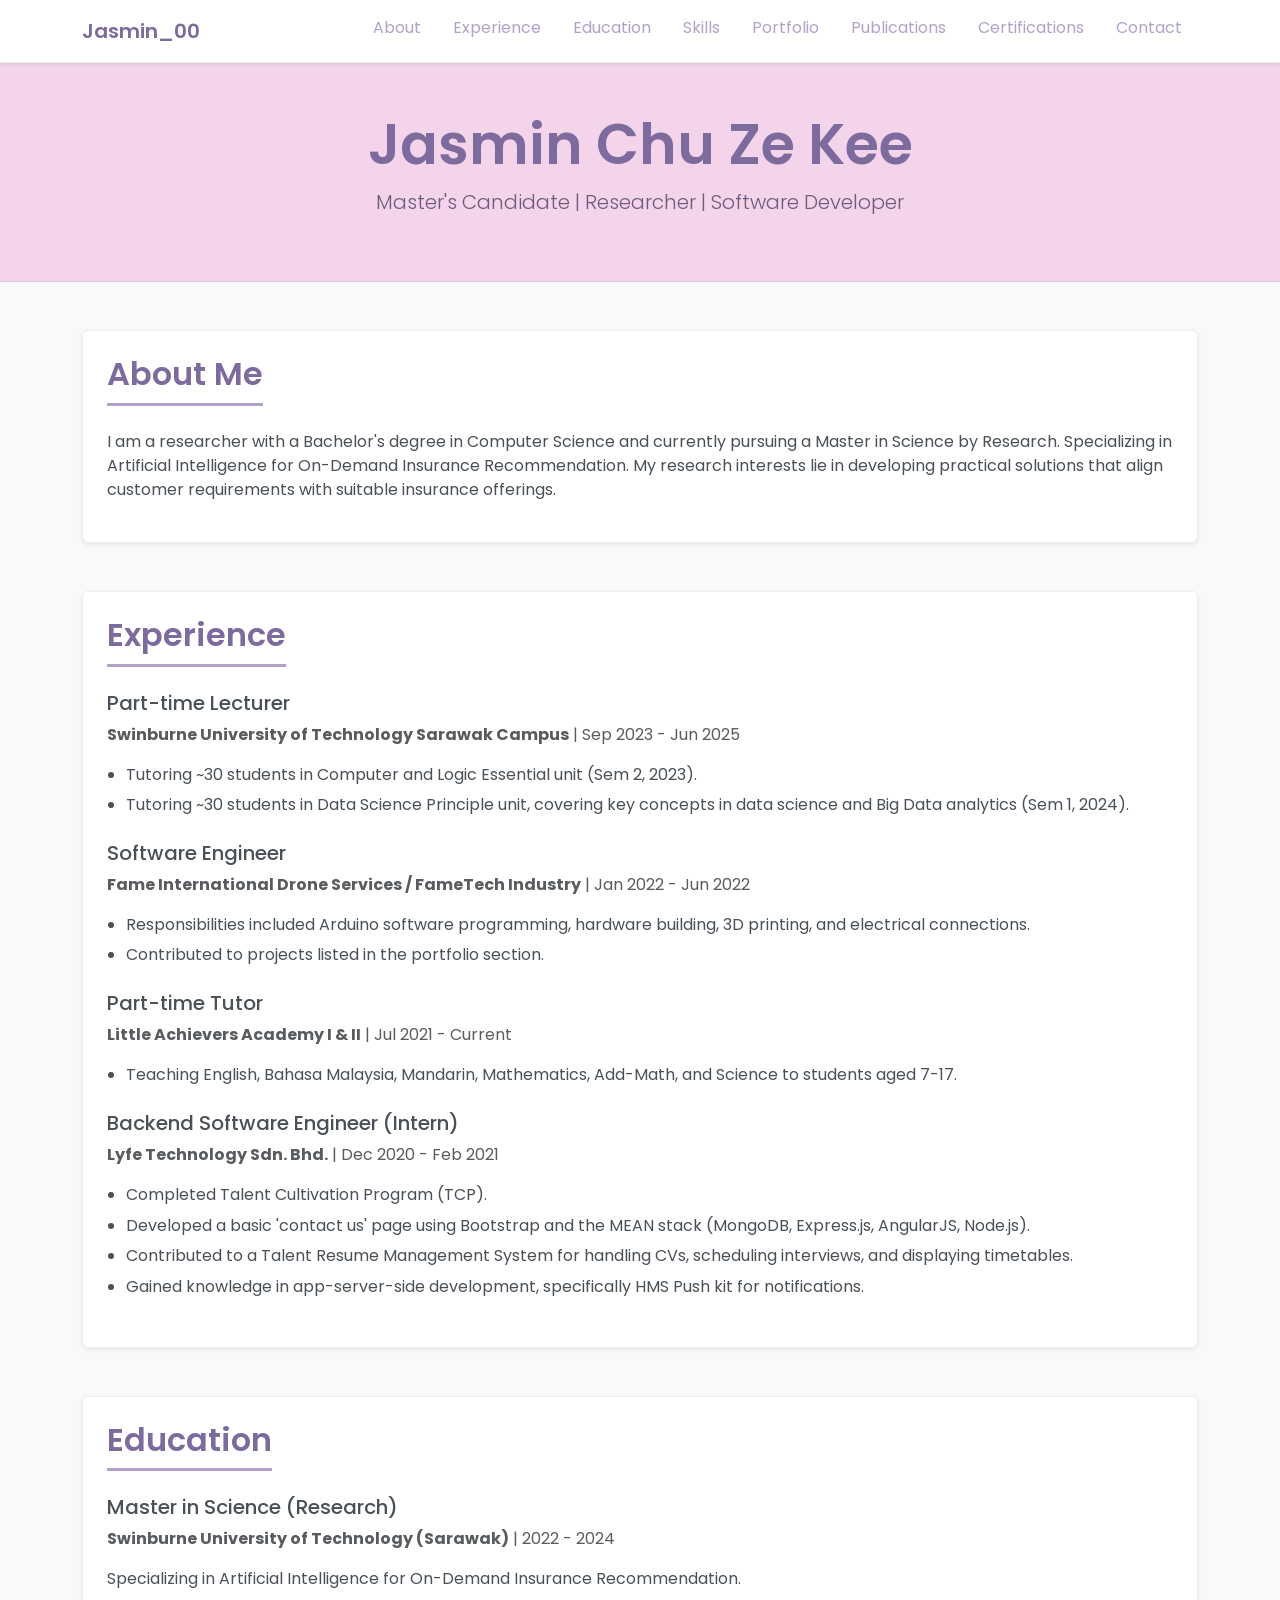
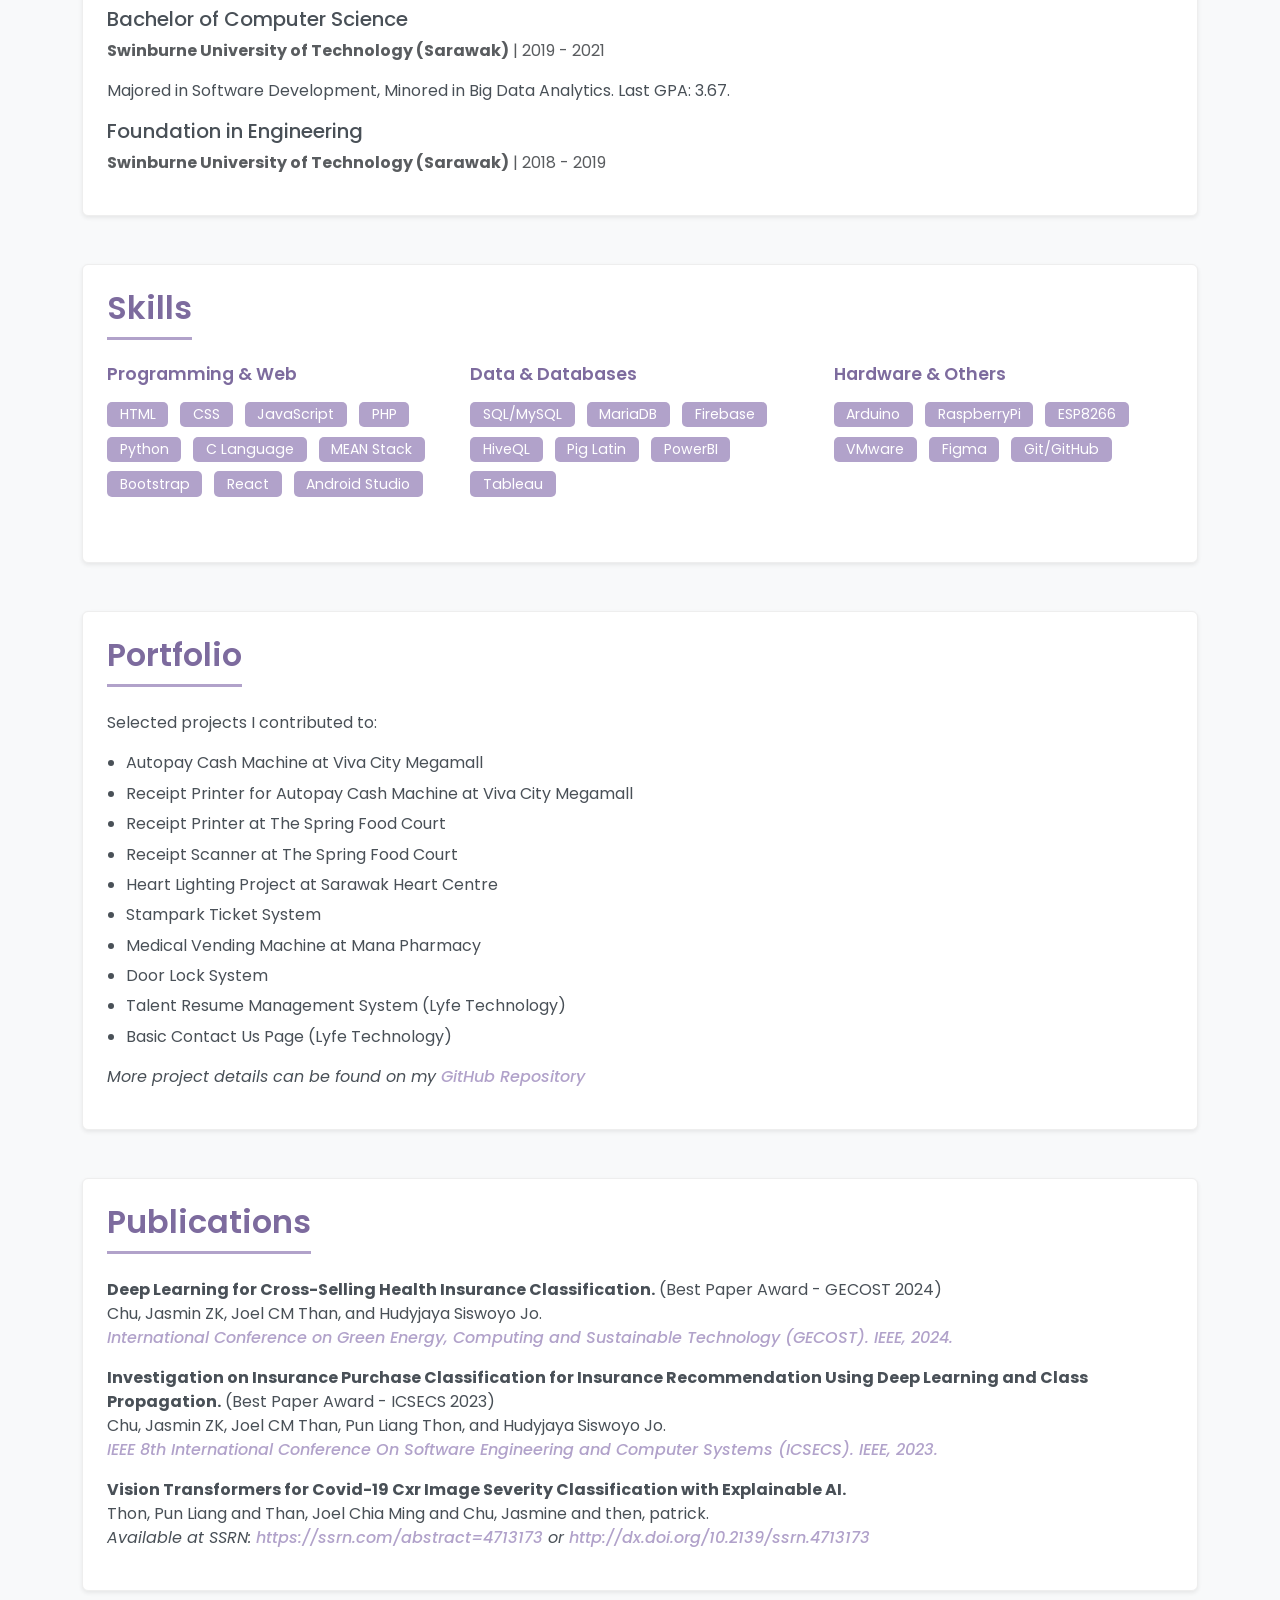
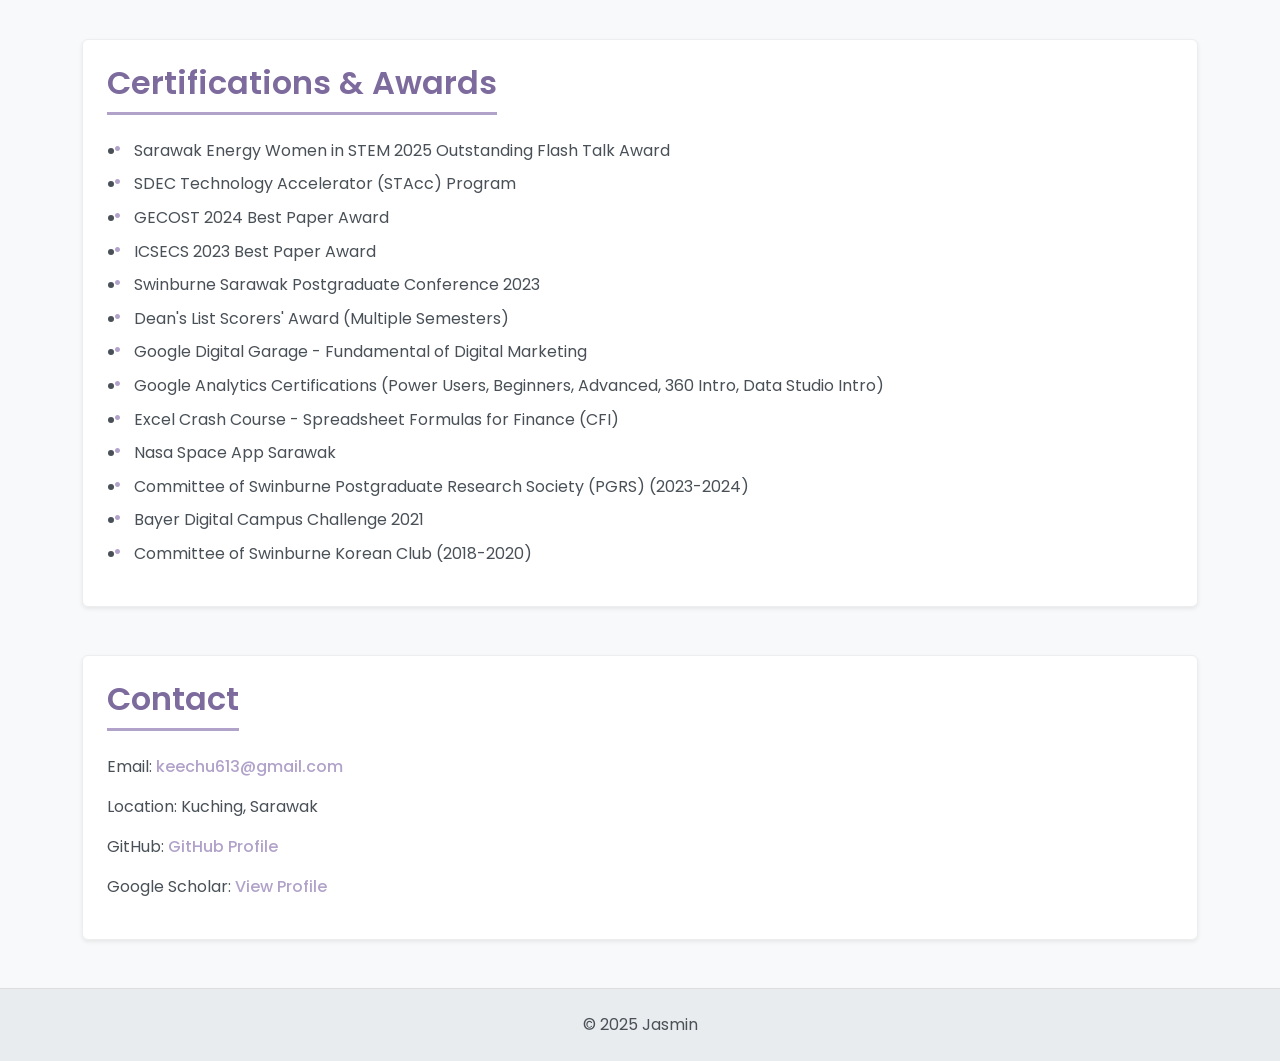
==== profile.html @ 78766646 "Creating basic portfolio Create simple HTML structure, CSS and JavaScipt" ====
<!DOCTYPE html>
<html lang="en">
<head>
    <meta charset="UTF-8">
    <meta name="viewport" content="width=device-width, initial-scale=1.0">
    <title>Jasmin Chu Ze Kee - Resume & Portfolio</title>
    <link href="https://cdn.jsdelivr.net/npm/bootstrap@5.3.3/dist/css/bootstrap.min.css" rel="stylesheet" integrity="sha384-QWTKZyjpPEjISv5WaRU9OFeRpok6YctnYmDr5pNlyT2bRjXh0JMhjY6hW+ALEwIH" crossorigin="anonymous">
    <link rel="stylesheet" href="style.css">
    <link rel="preconnect" href="https://fonts.googleapis.com">
    <link rel="preconnect" href="https://fonts.gstatic.com" crossorigin>
    <link href="https://fonts.googleapis.com/css2?family=Poppins:wght@300;400;600&display=swap" rel="stylesheet">
</head>
<body>

    <nav class="navbar navbar-expand-lg navbar-light bg-light sticky-top shadow-sm">
        <div class="container">
            <a class="navbar-brand" href="#">Jasmin_00</a>
            <button class="navbar-toggler" type="button" data-bs-toggle="collapse" data-bs-target="#navbarNav" aria-controls="navbarNav" aria-expanded="false" aria-label="Toggle navigation">
                <span class="navbar-toggler-icon"></span>
            </button>
            <div class="collapse navbar-collapse justify-content-end" id="navbarNav">
                <ul class="navbar-nav">
                    <li class="nav-item"><a class="nav-link" href="#about">About</a></li>
                    <li class="nav-item"><a class="nav-link" href="#experience">Experience</a></li>
                    <li class="nav-item"><a class="nav-link" href="#education">Education</a></li>
                    <li class="nav-item"><a class="nav-link" href="#skills">Skills</a></li>
                    <li class="nav-item"><a class="nav-link" href="#portfolio">Portfolio</a></li>
                    <li class="nav-item"><a class="nav-link" href="#publications">Publications</a></li>
                    <li class="nav-item"><a class="nav-link" href="#certifications">Certifications</a></li>
                    <li class="nav-item"><a class="nav-link" href="#contact">Contact</a></li>
                </ul>
            </div>
        </div>
    </nav>

    <header class="hero-section text-center py-5">
        <div class="container">
            <h1 class="display-4">Jasmin Chu Ze Kee</h1>
            <p class="lead">Master's Candidate | Researcher | Software Developer</p>
        </div>
    </header>

    <main class="container mt-5">

        <section id="about" class="mb-5 p-4 rounded shadow-sm section-bg">
            <h2 class="section-title mb-4">About Me</h2>
            <p>I am a researcher with a Bachelor's degree in Computer Science and currently pursuing a Master in Science by Research. Specializing in Artificial Intelligence for On-Demand Insurance Recommendation. My research interests lie in developing practical solutions that align customer requirements with suitable insurance offerings.</p>
        </section>

        <section id="experience" class="mb-5 p-4 rounded shadow-sm section-bg">
            <h2 class="section-title mb-4">Experience</h2>
             <div class="mb-4">
                <h3 class="h5">Part-time Lecturer</h3>
                <p class="text-muted"><strong>Swinburne University of Technology Sarawak Campus</strong> | Sep 2023 - Jun 2025</p>
                <ul>
                    <li>Tutoring ~30 students in Computer and Logic Essential unit (Sem 2, 2023).</li>
                    <li>Tutoring ~30 students in Data Science Principle unit, covering key concepts in data science and Big Data analytics (Sem 1, 2024).</li>
                </ul>
            </div>
             <div class="mb-4">
                <h3 class="h5">Software Engineer</h3>
                <p class="text-muted"><strong>Fame International Drone Services / FameTech Industry</strong> | Jan 2022 - Jun 2022</p>
                 <ul>
                    <li>Responsibilities included Arduino software programming, hardware building, 3D printing, and electrical connections.</li>
                    <li>Contributed to projects listed in the portfolio section.</li>
                </ul>
            </div>
             <div class="mb-4">
                <h3 class="h5">Part-time Tutor</h3>
                 <p class="text-muted"><strong>Little Achievers Academy I & II</strong> | Jul 2021 - Current</p>
                <ul>
                    <li>Teaching English, Bahasa Malaysia, Mandarin, Mathematics, Add-Math, and Science to students aged 7-17.</li>
                 </ul>
             </div>
             <div class="mb-4">
                <h3 class="h5">Backend Software Engineer (Intern)</h3>
                <p class="text-muted"><strong>Lyfe Technology Sdn. Bhd.</strong> | Dec 2020 - Feb 2021</p>
                <ul>
                    <li>Completed Talent Cultivation Program (TCP).</li>
                    <li>Developed a basic 'contact us' page using Bootstrap and the MEAN stack (MongoDB, Express.js, AngularJS, Node.js).</li>
                    <li>Contributed to a Talent Resume Management System for handling CVs, scheduling interviews, and displaying timetables.</li>
                    <li>Gained knowledge in app-server-side development, specifically HMS Push kit for notifications.</li>
                 </ul>
             </div>
        </section>

        <section id="education" class="mb-5 p-4 rounded shadow-sm section-bg">
            <h2 class="section-title mb-4">Education</h2>
             <div class="mb-3">
                <h3 class="h5">Master in Science (Research)</h3>
                <p class="text-muted"><strong>Swinburne University of Technology (Sarawak)</strong> | 2022 - 2024</p>
                 <p>Specializing in Artificial Intelligence for On-Demand Insurance Recommendation.</p>
            </div>
            <div class="mb-3">
                <h3 class="h5">Bachelor of Computer Science</h3>
                <p class="text-muted"><strong>Swinburne University of Technology (Sarawak)</strong> | 2019 - 2021</p>
                 <p>Majored in Software Development, Minored in Big Data Analytics. Last GPA: 3.67.</p>
            </div>
            <div>
                <h3 class="h5">Foundation in Engineering</h3>
                <p class="text-muted"><strong>Swinburne University of Technology (Sarawak)</strong> | 2018 - 2019</p>
             </div>
        </section>

        <section id="skills" class="mb-5 p-4 rounded shadow-sm section-bg">
            <h2 class="section-title mb-4">Skills</h2>
             <div class="row">
                <div class="col-md-4 mb-3">
                    <h4 class="h6 accent-heading">Programming & Web</h4>
                     <ul class="list-inline">
                        <li class="list-inline-item badge skill-badge">HTML</li>
                        <li class="list-inline-item badge skill-badge">CSS</li>
                        <li class="list-inline-item badge skill-badge">JavaScript</li>
                        <li class="list-inline-item badge skill-badge">PHP</li>
                        <li class="list-inline-item badge skill-badge">Python</li>
                        <li class="list-inline-item badge skill-badge">C Language</li>
                        <li class="list-inline-item badge skill-badge">MEAN Stack</li>
                        <li class="list-inline-item badge skill-badge">Bootstrap</li>
                        <li class="list-inline-item badge skill-badge">React</li>
                        <li class="list-inline-item badge skill-badge">Android Studio</li>
                     </ul>
                </div>
                <div class="col-md-4 mb-3">
                     <h4 class="h6 accent-heading">Data & Databases</h4>
                     <ul class="list-inline">
                        <li class="list-inline-item badge skill-badge">SQL/MySQL</li>
                        <li class="list-inline-item badge skill-badge">MariaDB</li>
                        <li class="list-inline-item badge skill-badge">Firebase</li>
                        <li class="list-inline-item badge skill-badge">HiveQL</li>
                        <li class="list-inline-item badge skill-badge">Pig Latin</li>
                        <li class="list-inline-item badge skill-badge">PowerBI</li>
                        <li class="list-inline-item badge skill-badge">Tableau</li>
                    </ul>
                </div>
                <div class="col-md-4 mb-3">
                     <h4 class="h6 accent-heading">Hardware & Others</h4>
                    <ul class="list-inline">
                         <li class="list-inline-item badge skill-badge">Arduino</li>
                         <li class="list-inline-item badge skill-badge">RaspberryPi</li>
                         <li class="list-inline-item badge skill-badge">ESP8266</li>
                         <li class="list-inline-item badge skill-badge">VMware</li>
                         <li class="list-inline-item badge skill-badge">Figma</li>
                         <li class="list-inline-item badge skill-badge">Git/GitHub</li>
                     </ul>
                 </div>
             </div>
        </section>

        <section id="portfolio" class="mb-5 p-4 rounded shadow-sm section-bg">
            <h2 class="section-title mb-4">Portfolio</h2>
            <p>Selected projects I contributed to:</p>
             <ul>
                <li>Autopay Cash Machine at Viva City Megamall</li>
                <li>Receipt Printer for Autopay Cash Machine at Viva City Megamall</li>
                <li>Receipt Printer at The Spring Food Court</li>
                <li>Receipt Scanner at The Spring Food Court</li>
                <li>Heart Lighting Project at Sarawak Heart Centre</li>
                <li>Stampark Ticket System</li>
                <li>Medical Vending Machine at Mana Pharmacy</li>
                <li>Door Lock System</li>
                 <li>Talent Resume Management System (Lyfe Technology)</li>
                 <li>Basic Contact Us Page (Lyfe Technology)</li>
            </ul>
             <p class="mt-3"><em>More project details can be found on my <a href="https://github.com/JasminChu" target="_blank" class="link-style">GitHub Repository</a></em></p>
        </section>

        <section id="publications" class="mb-5 p-4 rounded shadow-sm section-bg">
             <h2 class="section-title mb-4">Publications</h2>
             <ul class="list-unstyled">
                 <li class="mb-3">
                    <strong>Deep Learning for Cross-Selling Health Insurance Classification.</strong> (Best Paper Award - GECOST 2024) <br>
                    Chu, Jasmin ZK, Joel CM Than, and Hudyjaya Siswoyo Jo. <br>
                    <em><a href="http://ieeexplore.ieee.org/abstract/document/10475046" target="_blank" class="link-style">International Conference on Green Energy, Computing and Sustainable Technology (GECOST). IEEE, 2024.</em></a> 
                 </li>
                 <li class="mb-3">
                     <strong>Investigation on Insurance Purchase Classification for Insurance Recommendation Using Deep Learning and Class Propagation.</strong> (Best Paper Award - ICSECS 2023) <br>
                     Chu, Jasmin ZK, Joel CM Than, Pun Liang Thon, and Hudyjaya Siswoyo Jo. <br>
                     <em><a href="https://ieeexplore.ieee.org/abstract/document/10256401" target="_blank" class="link-style">IEEE 8th International Conference On Software Engineering and Computer Systems (ICSECS). IEEE, 2023.</em></a>
                 </li>
                  <li>
                     <strong>Vision Transformers for Covid-19 Cxr Image Severity Classification with Explainable AI.</strong> <br>
                     Thon, Pun Liang and Than, Joel Chia Ming and Chu, Jasmine and then, patrick. <br>
                     <em>Available at SSRN: <a href="https://ssrn.com/abstract=4713173" target="_blank" class="link-style">https://ssrn.com/abstract=4713173</a> or <a href="http://dx.doi.org/10.2139/ssrn.4713173" target="_blank" class="link-style">http://dx.doi.org/10.2139/ssrn.4713173</a></em>
                 </li>
             </ul>
         </section>

         <section id="certifications" class="mb-5 p-4 rounded shadow-sm section-bg">
             <h2 class="section-title mb-4">Certifications & Awards</h2>
             <ul class="list-styled">
                 <li>Sarawak Energy Women in STEM 2025 Outstanding Flash Talk Award</li>
                 <li>SDEC Technology Accelerator (STAcc) Program</li>
                 <li>GECOST 2024 Best Paper Award</li>
                 <li>ICSECS 2023 Best Paper Award</li>
                 <li>Swinburne Sarawak Postgraduate Conference 2023</li>
                 <li>Dean's List Scorers' Award (Multiple Semesters)</li>
                 <li>Google Digital Garage - Fundamental of Digital Marketing</li>
                 <li>Google Analytics Certifications (Power Users, Beginners, Advanced, 360 Intro, Data Studio Intro)</li>
                 <li>Excel Crash Course - Spreadsheet Formulas for Finance (CFI)</li>
                 <li>Nasa Space App Sarawak</li>
                 <li>Committee of Swinburne Postgraduate Research Society (PGRS) (2023-2024)</li>
                 <li>Bayer Digital Campus Challenge 2021</li>
                 <li>Committee of Swinburne Korean Club (2018-2020)</li>
             </ul>
         </section>

         <section id="contact" class="mb-5 p-4 rounded shadow-sm section-bg">
            <h2 class="section-title mb-4">Contact</h2>
           <p>Email: <a href="mailto:keechu613@gmail.com" class="link-style">keechu613@gmail.com</a></p>
           <p>Location: Kuching, Sarawak</p>
           <p>GitHub: <a href="https://github.com/JasminChu" target="_blank" class="link-style">GitHub Profile</a></p>
           <p>Google Scholar: <a href="https://scholar.google.com/citations?user=7BexjzAAAAAJ&hl=en" target="_blank" class="link-style">View Profile</a></p>
       </section>

    </main>

    <footer class="py-4 mt-5 footer-bg text-center">
        <div class="container">
            <p class="mb-0">&copy; 2025 Jasmin</p>
        </div>
    </footer>

    <script src="https://cdn.jsdelivr.net/npm/bootstrap@5.3.3/dist/js/bootstrap.bundle.min.js" integrity="sha384-YvpcrYf0tY3lHB60NNkmXc5s9fDVZLESaAA55NDzOxhy9GkcIdslK1eN7N6jIeHz" crossorigin="anonymous"></script>
    <script src="script.js"></script>
</body>
</html>
---- style.css ----
/* Google Font */
body {
    font-family: 'Poppins', sans-serif;
    background-color: #f8f9fa; /* Slightly adjusted light grey background like the GIF */
}

/* Color Variables - Using your established palette */
:root {
    --primary-color: #F3D4EA; /* Main soft pink/lavender - Used for subtle backgrounds/accents */
    --secondary-color: #B1A2CA; /* Muted purple accent - Used for links, some borders, badges */
    --text-color: #495057; /* Dark grey for text */
    --heading-color: #7d6b9e; /* Darker purple for main headings and hover states */
    --light-bg: #ffffff; /* White for section backgrounds (cards) */
    --navbar-bg: #ffffff; /* White navbar */
    --footer-bg: #e9ecef; /* Light grey footer */
}

/* Hero Section Styling - Using primary color */
.hero-section {
    background-color: var(--primary-color);
    color: var(--heading-color); /* Darker purple text on the light pink bg */
    border-bottom: 1px solid #e0c8d8; /* Subtle border */
}

.hero-section h1 {
    font-weight: 600;
}

.hero-section .lead {
    font-weight: 300;
     color: #6c5b7b;
}

/* Navbar Styling */
.navbar {
    background-color: var(--navbar-bg) !important;
    border-bottom: 1px solid #eee; /* Subtle border like some elements in GIF */
}

.navbar-brand {
    color: var(--heading-color) !important;
    font-weight: 600;
}

.nav-link {
    color: var(--secondary-color) !important; /* Use secondary color for nav links */
    margin-left: 0.5rem;
    margin-right: 0.5rem;
    font-weight: 400;
    transition: color 0.3s ease;
}

.nav-link:hover,
.nav-link:focus,
.nav-link.active {
    color: var(--heading-color) !important; /* Darker purple on hover/active */
}

/* Section Styling - White cards with shadow like GIF */
.section-bg {
    background-color: var(--light-bg);
    border: 1px solid #eee; /* Add subtle border to sections */
    /* box-shadow is already applied via Bootstrap class .shadow-sm */
}

.section-title {
    color: var(--heading-color); /* Use darker purple for main section titles */
    font-weight: 600;
    border-bottom: 3px solid var(--secondary-color); /* Use secondary color for border */
    padding-bottom: 0.6rem;
    display: inline-block;
}

/* Accent Headings (e.g., Skills categories) */
.accent-heading {
    color: var(--heading-color); /* Use darker purple for emphasis */
    font-weight: 600;
    font-size: 1.1rem; /* Slightly larger */
    margin-bottom: 1rem;
}

/* Skills Badges - Use secondary color like GIF's pink/coral accent */
.skill-badge {
    background-color: var(--secondary-color); /* Use secondary color for background */
    color: var(--light-bg); /* White text for contrast */
    padding: 0.4em 0.9em;
    font-size: 0.88rem;
    font-weight: 400;
    margin-bottom: 0.6rem; /* Spacing */
    border-radius: 5px; /* Slightly less rounded */
    border: none; /* Remove previous border */
    display: inline-block; /* Ensure proper spacing */
}

/* Link Styling */
.link-style {
    color: var(--secondary-color); /* Use secondary color for links */
    font-weight: 500; /* Slightly bolder */
    text-decoration: none;
    transition: color 0.3s ease;
}

.link-style:hover {
    color: var(--heading-color); /* Darker purple on hover */
    text-decoration: underline;
}

/* Footer Styling */
.footer-bg {
    background-color: var(--footer-bg);
    color: var(--text-color);
    border-top: 1px solid #ddd;
}

/* General Text Color */
body, p, li {
    color: var(--text-color);
}

h3, h4, h5, h6 {
     color: #6c5b7b;
}

/* List styling */
ul {
    padding-left: 1.2rem;
}
li {
    margin-bottom: 0.4rem; /* Slightly increased spacing */
}
.list-styled li {
    margin-bottom: 0.6rem;
    padding-left: 0.5rem;
    position: relative;
}
.list-styled li::before {
    content: '•'; /* Standard bullet */
    color: var(--secondary-color); /* Use secondary color */
    position: absolute;
    left: -0.8rem;
    font-size: 1.2em; /* Make bullet more visible */
    line-height: 1;
}
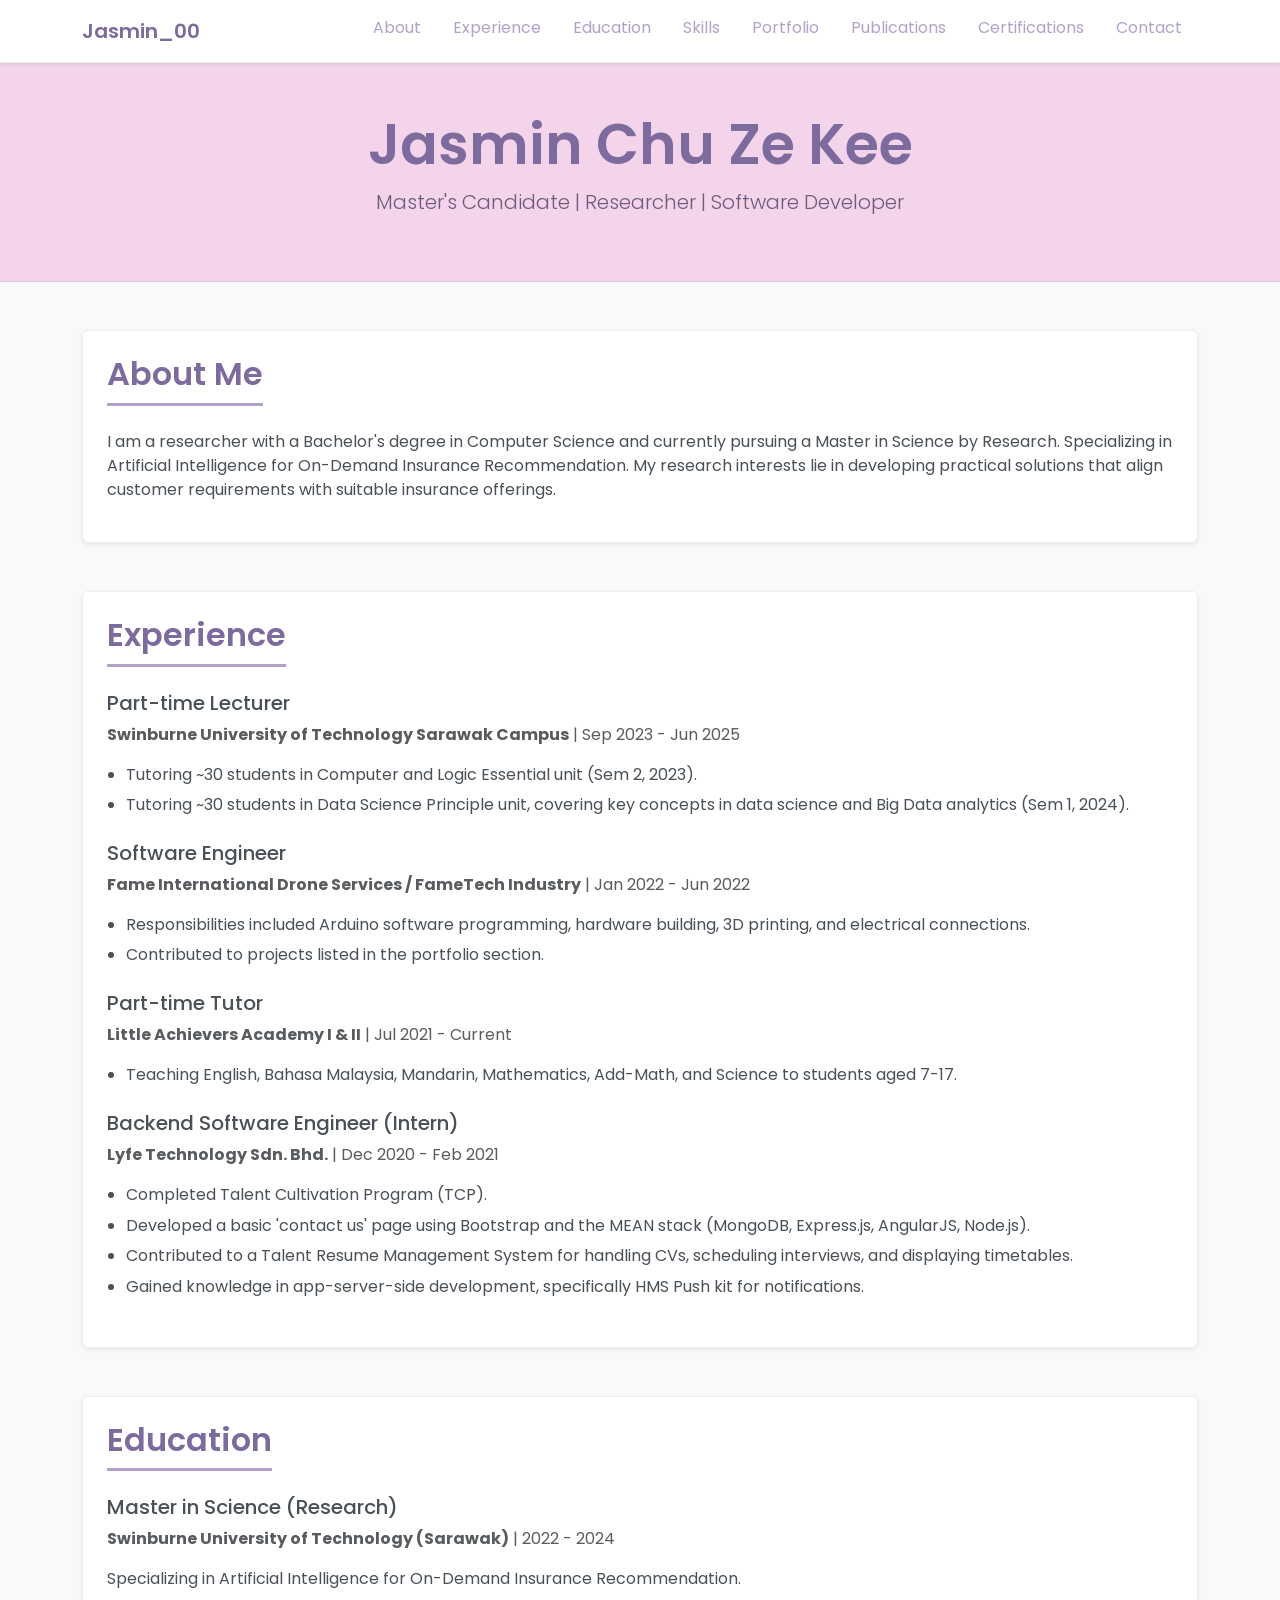
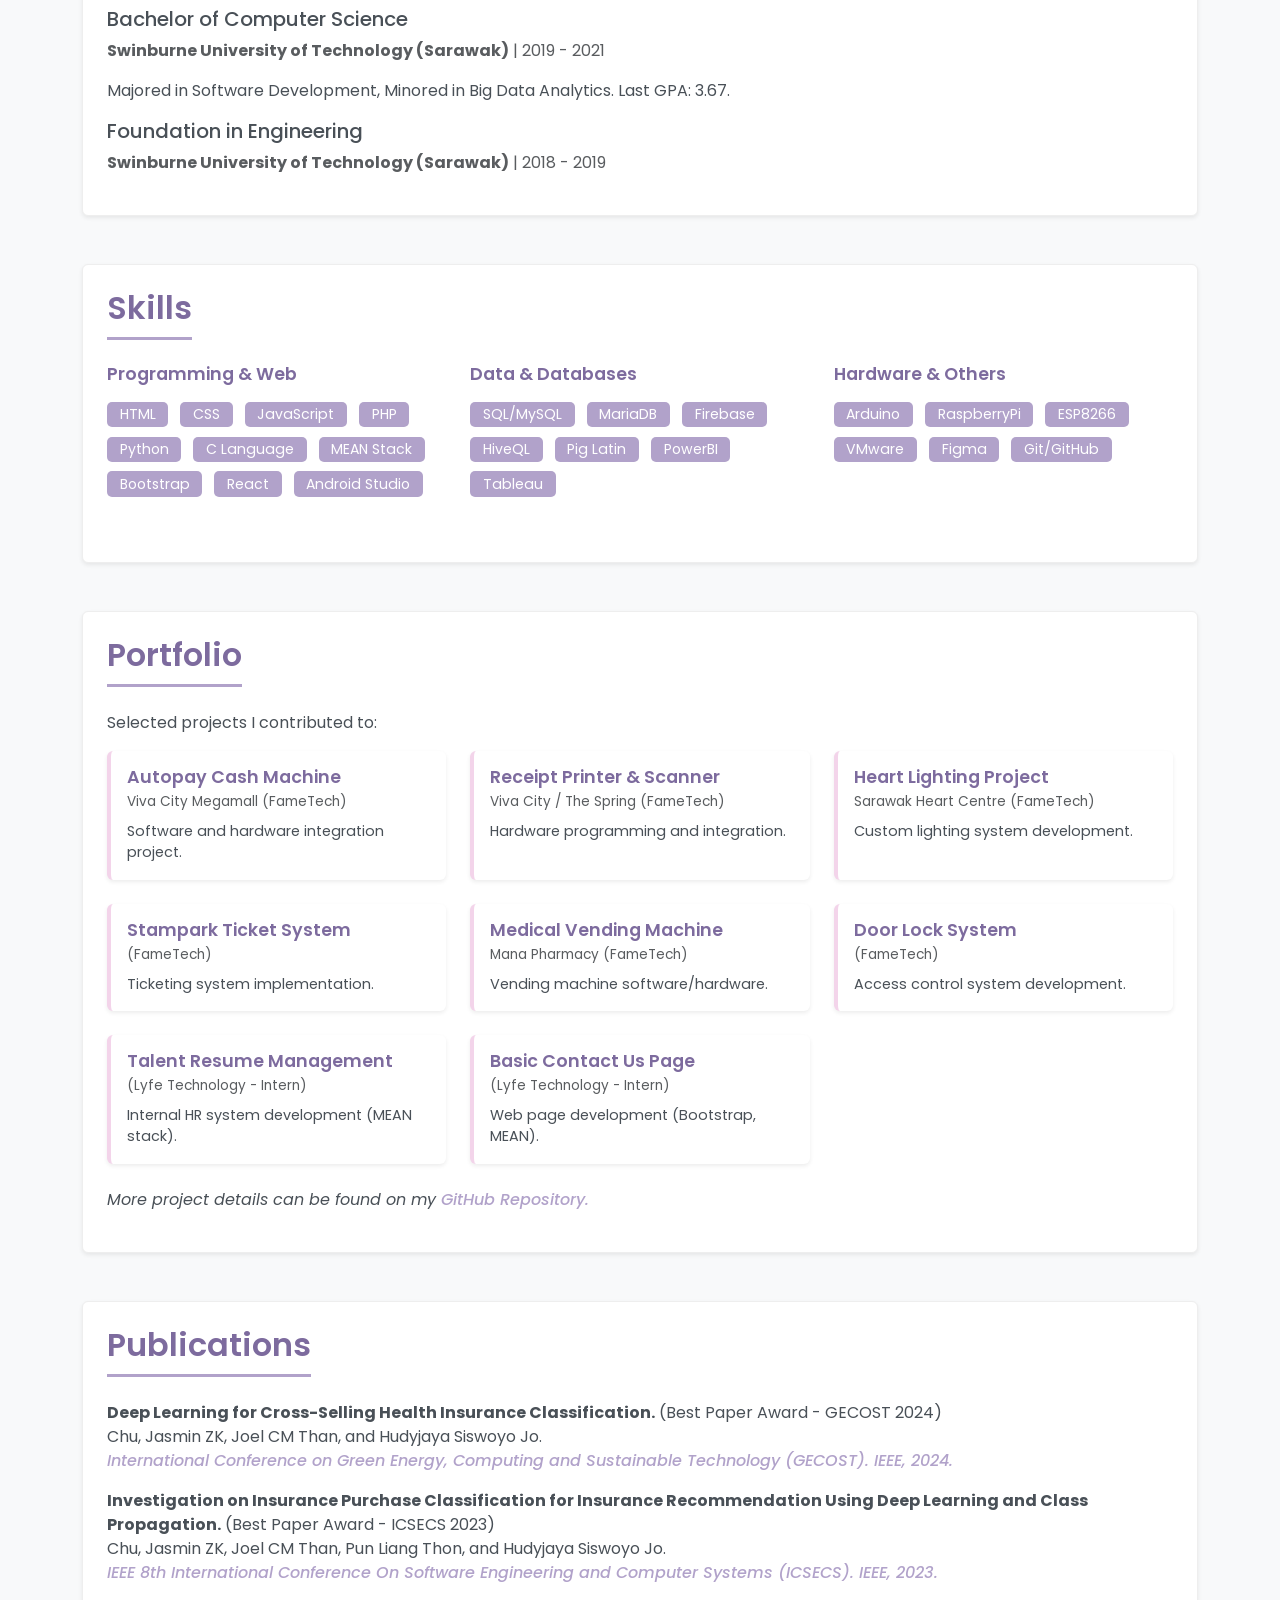
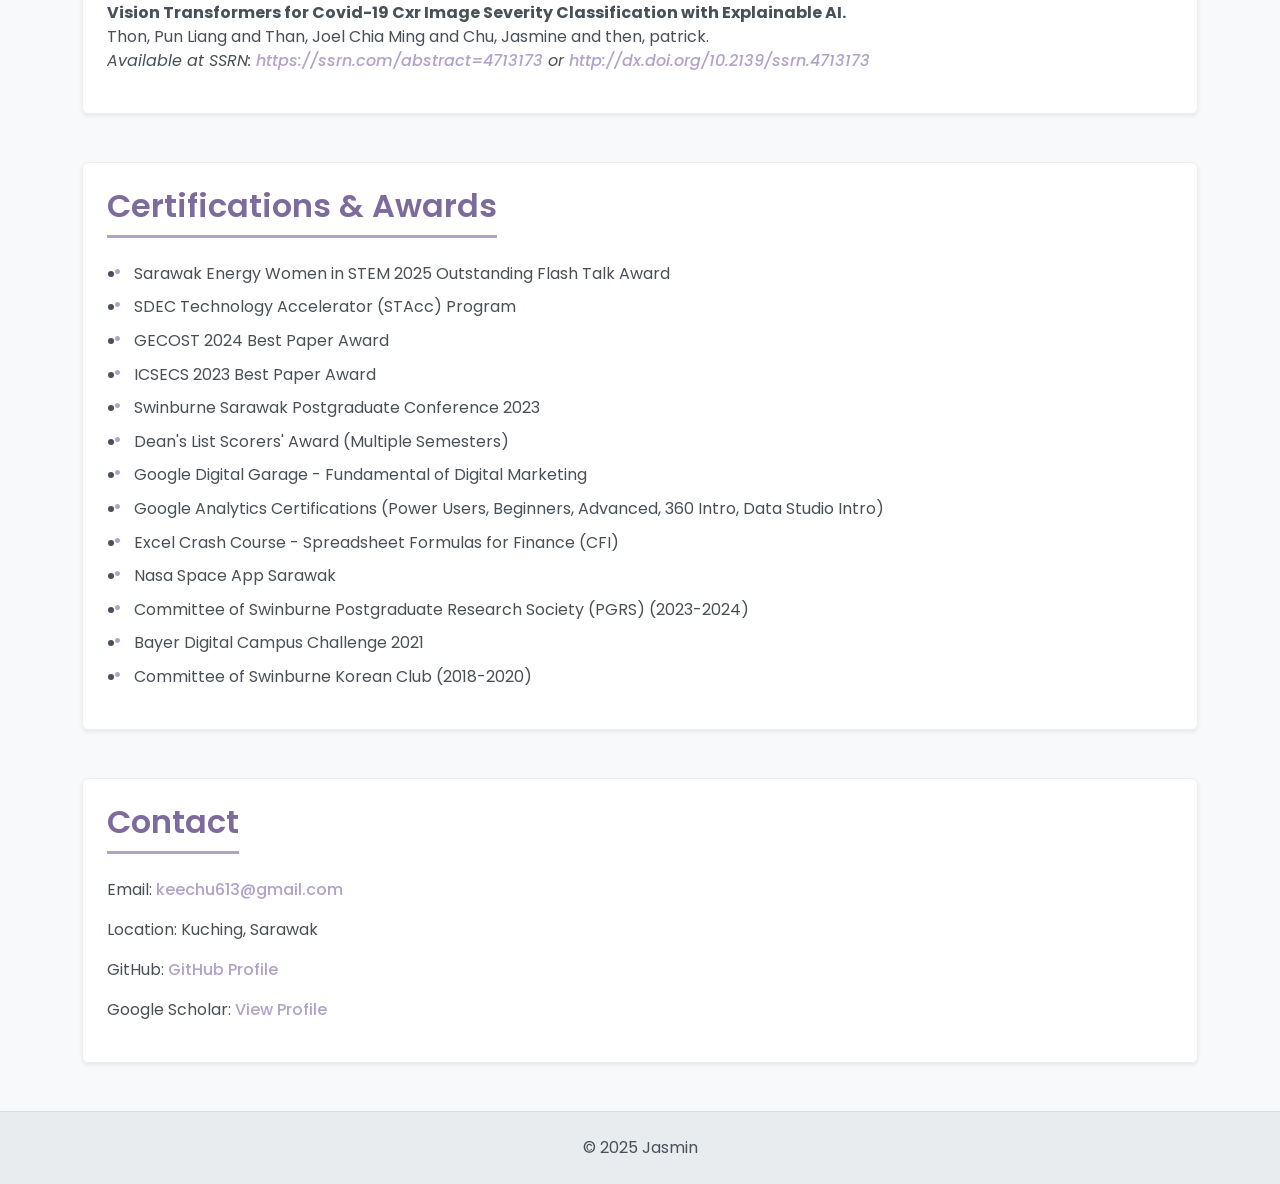
==== commit 6e263aaf: "Animation for Portfolio section Added some animation on "Portfolio" section" ====
--- a/profile.html
+++ b/profile.html
@@ -1,21 +1,25 @@
 <!DOCTYPE html>
 <html lang="en">
+
 <head>
     <meta charset="UTF-8">
     <meta name="viewport" content="width=device-width, initial-scale=1.0">
     <title>Jasmin Chu Ze Kee - Resume & Portfolio</title>
-    <link href="https://cdn.jsdelivr.net/npm/bootstrap@5.3.3/dist/css/bootstrap.min.css" rel="stylesheet" integrity="sha384-QWTKZyjpPEjISv5WaRU9OFeRpok6YctnYmDr5pNlyT2bRjXh0JMhjY6hW+ALEwIH" crossorigin="anonymous">
+    <link href="https://cdn.jsdelivr.net/npm/bootstrap@5.3.3/dist/css/bootstrap.min.css" rel="stylesheet"
+        integrity="sha384-QWTKZyjpPEjISv5WaRU9OFeRpok6YctnYmDr5pNlyT2bRjXh0JMhjY6hW+ALEwIH" crossorigin="anonymous">
     <link rel="stylesheet" href="style.css">
     <link rel="preconnect" href="https://fonts.googleapis.com">
     <link rel="preconnect" href="https://fonts.gstatic.com" crossorigin>
     <link href="https://fonts.googleapis.com/css2?family=Poppins:wght@300;400;600&display=swap" rel="stylesheet">
 </head>
+
 <body>
 
     <nav class="navbar navbar-expand-lg navbar-light bg-light sticky-top shadow-sm">
         <div class="container">
             <a class="navbar-brand" href="#">Jasmin_00</a>
-            <button class="navbar-toggler" type="button" data-bs-toggle="collapse" data-bs-target="#navbarNav" aria-controls="navbarNav" aria-expanded="false" aria-label="Toggle navigation">
+            <button class="navbar-toggler" type="button" data-bs-toggle="collapse" data-bs-target="#navbarNav"
+                aria-controls="navbarNav" aria-expanded="false" aria-label="Toggle navigation">
                 <span class="navbar-toggler-icon"></span>
             </button>
             <div class="collapse navbar-collapse justify-content-end" id="navbarNav">
@@ -44,70 +48,81 @@
 
         <section id="about" class="mb-5 p-4 rounded shadow-sm section-bg">
             <h2 class="section-title mb-4">About Me</h2>
-            <p>I am a researcher with a Bachelor's degree in Computer Science and currently pursuing a Master in Science by Research. Specializing in Artificial Intelligence for On-Demand Insurance Recommendation. My research interests lie in developing practical solutions that align customer requirements with suitable insurance offerings.</p>
+            <p>I am a researcher with a Bachelor's degree in Computer Science and currently pursuing a Master in Science
+                by Research. Specializing in Artificial Intelligence for On-Demand Insurance Recommendation. My research
+                interests lie in developing practical solutions that align customer requirements with suitable insurance
+                offerings.</p>
         </section>
 
         <section id="experience" class="mb-5 p-4 rounded shadow-sm section-bg">
             <h2 class="section-title mb-4">Experience</h2>
-             <div class="mb-4">
+            <div class="mb-4">
                 <h3 class="h5">Part-time Lecturer</h3>
-                <p class="text-muted"><strong>Swinburne University of Technology Sarawak Campus</strong> | Sep 2023 - Jun 2025</p>
+                <p class="text-muted"><strong>Swinburne University of Technology Sarawak Campus</strong> | Sep 2023 -
+                    Jun 2025</p>
                 <ul>
                     <li>Tutoring ~30 students in Computer and Logic Essential unit (Sem 2, 2023).</li>
-                    <li>Tutoring ~30 students in Data Science Principle unit, covering key concepts in data science and Big Data analytics (Sem 1, 2024).</li>
-                </ul>
-            </div>
-             <div class="mb-4">
+                    <li>Tutoring ~30 students in Data Science Principle unit, covering key concepts in data science and
+                        Big Data analytics (Sem 1, 2024).</li>
+                </ul>
+            </div>
+            <div class="mb-4">
                 <h3 class="h5">Software Engineer</h3>
-                <p class="text-muted"><strong>Fame International Drone Services / FameTech Industry</strong> | Jan 2022 - Jun 2022</p>
-                 <ul>
-                    <li>Responsibilities included Arduino software programming, hardware building, 3D printing, and electrical connections.</li>
+                <p class="text-muted"><strong>Fame International Drone Services / FameTech Industry</strong> | Jan 2022
+                    - Jun 2022</p>
+                <ul>
+                    <li>Responsibilities included Arduino software programming, hardware building, 3D printing, and
+                        electrical connections.</li>
                     <li>Contributed to projects listed in the portfolio section.</li>
                 </ul>
             </div>
-             <div class="mb-4">
+            <div class="mb-4">
                 <h3 class="h5">Part-time Tutor</h3>
-                 <p class="text-muted"><strong>Little Achievers Academy I & II</strong> | Jul 2021 - Current</p>
+                <p class="text-muted"><strong>Little Achievers Academy I & II</strong> | Jul 2021 - Current</p>
                 <ul>
-                    <li>Teaching English, Bahasa Malaysia, Mandarin, Mathematics, Add-Math, and Science to students aged 7-17.</li>
-                 </ul>
-             </div>
-             <div class="mb-4">
+                    <li>Teaching English, Bahasa Malaysia, Mandarin, Mathematics, Add-Math, and Science to students aged
+                        7-17.</li>
+                </ul>
+            </div>
+            <div class="mb-4">
                 <h3 class="h5">Backend Software Engineer (Intern)</h3>
                 <p class="text-muted"><strong>Lyfe Technology Sdn. Bhd.</strong> | Dec 2020 - Feb 2021</p>
                 <ul>
                     <li>Completed Talent Cultivation Program (TCP).</li>
-                    <li>Developed a basic 'contact us' page using Bootstrap and the MEAN stack (MongoDB, Express.js, AngularJS, Node.js).</li>
-                    <li>Contributed to a Talent Resume Management System for handling CVs, scheduling interviews, and displaying timetables.</li>
-                    <li>Gained knowledge in app-server-side development, specifically HMS Push kit for notifications.</li>
-                 </ul>
-             </div>
+                    <li>Developed a basic 'contact us' page using Bootstrap and the MEAN stack (MongoDB, Express.js,
+                        AngularJS, Node.js).</li>
+                    <li>Contributed to a Talent Resume Management System for handling CVs, scheduling interviews, and
+                        displaying timetables.</li>
+                    <li>Gained knowledge in app-server-side development, specifically HMS Push kit for notifications.
+                    </li>
+                </ul>
+            </div>
         </section>
 
         <section id="education" class="mb-5 p-4 rounded shadow-sm section-bg">
             <h2 class="section-title mb-4">Education</h2>
-             <div class="mb-3">
+            <div class="mb-3">
                 <h3 class="h5">Master in Science (Research)</h3>
                 <p class="text-muted"><strong>Swinburne University of Technology (Sarawak)</strong> | 2022 - 2024</p>
-                 <p>Specializing in Artificial Intelligence for On-Demand Insurance Recommendation.</p>
+                <p>Specializing in Artificial Intelligence for On-Demand Insurance Recommendation.</p>
             </div>
             <div class="mb-3">
                 <h3 class="h5">Bachelor of Computer Science</h3>
                 <p class="text-muted"><strong>Swinburne University of Technology (Sarawak)</strong> | 2019 - 2021</p>
-                 <p>Majored in Software Development, Minored in Big Data Analytics. Last GPA: 3.67.</p>
+                <p>Majored in Software Development, Minored in Big Data Analytics. Last GPA: 3.67.</p>
             </div>
             <div>
                 <h3 class="h5">Foundation in Engineering</h3>
                 <p class="text-muted"><strong>Swinburne University of Technology (Sarawak)</strong> | 2018 - 2019</p>
-             </div>
+            </div>
         </section>
 
         <section id="skills" class="mb-5 p-4 rounded shadow-sm section-bg">
             <h2 class="section-title mb-4">Skills</h2>
-             <div class="row">
+            <div class="row">
                 <div class="col-md-4 mb-3">
                     <h4 class="h6 accent-heading">Programming & Web</h4>
-                     <ul class="list-inline">
+                    <ul class="list-inline">
                         <li class="list-inline-item badge skill-badge">HTML</li>
                         <li class="list-inline-item badge skill-badge">CSS</li>
                         <li class="list-inline-item badge skill-badge">JavaScript</li>
@@ -118,11 +133,11 @@
                         <li class="list-inline-item badge skill-badge">Bootstrap</li>
                         <li class="list-inline-item badge skill-badge">React</li>
                         <li class="list-inline-item badge skill-badge">Android Studio</li>
-                     </ul>
+                    </ul>
                 </div>
                 <div class="col-md-4 mb-3">
-                     <h4 class="h6 accent-heading">Data & Databases</h4>
-                     <ul class="list-inline">
+                    <h4 class="h6 accent-heading">Data & Databases</h4>
+                    <ul class="list-inline">
                         <li class="list-inline-item badge skill-badge">SQL/MySQL</li>
                         <li class="list-inline-item badge skill-badge">MariaDB</li>
                         <li class="list-inline-item badge skill-badge">Firebase</li>
@@ -133,84 +148,161 @@
                     </ul>
                 </div>
                 <div class="col-md-4 mb-3">
-                     <h4 class="h6 accent-heading">Hardware & Others</h4>
+                    <h4 class="h6 accent-heading">Hardware & Others</h4>
                     <ul class="list-inline">
-                         <li class="list-inline-item badge skill-badge">Arduino</li>
-                         <li class="list-inline-item badge skill-badge">RaspberryPi</li>
-                         <li class="list-inline-item badge skill-badge">ESP8266</li>
-                         <li class="list-inline-item badge skill-badge">VMware</li>
-                         <li class="list-inline-item badge skill-badge">Figma</li>
-                         <li class="list-inline-item badge skill-badge">Git/GitHub</li>
-                     </ul>
-                 </div>
-             </div>
+                        <li class="list-inline-item badge skill-badge">Arduino</li>
+                        <li class="list-inline-item badge skill-badge">RaspberryPi</li>
+                        <li class="list-inline-item badge skill-badge">ESP8266</li>
+                        <li class="list-inline-item badge skill-badge">VMware</li>
+                        <li class="list-inline-item badge skill-badge">Figma</li>
+                        <li class="list-inline-item badge skill-badge">Git/GitHub</li>
+                    </ul>
+                </div>
+            </div>
         </section>
 
         <section id="portfolio" class="mb-5 p-4 rounded shadow-sm section-bg">
             <h2 class="section-title mb-4">Portfolio</h2>
             <p>Selected projects I contributed to:</p>
-             <ul>
-                <li>Autopay Cash Machine at Viva City Megamall</li>
-                <li>Receipt Printer for Autopay Cash Machine at Viva City Megamall</li>
-                <li>Receipt Printer at The Spring Food Court</li>
-                <li>Receipt Scanner at The Spring Food Court</li>
-                <li>Heart Lighting Project at Sarawak Heart Centre</li>
-                <li>Stampark Ticket System</li>
-                <li>Medical Vending Machine at Mana Pharmacy</li>
-                <li>Door Lock System</li>
-                 <li>Talent Resume Management System (Lyfe Technology)</li>
-                 <li>Basic Contact Us Page (Lyfe Technology)</li>
+
+            <div class="row g-4">
+                <div class="col-md-6 col-lg-4">
+                    <div class="card h-100 portfolio-card shadow-sm">
+                        <div class="card-body">
+                            <h5 class="card-title">Autopay Cash Machine</h5>
+                            <p class="card-subtitle mb-2 text-muted">Viva City Megamall (FameTech)</p>
+                            <p class="card-text small">Software and hardware integration project.</p>
+                        </div>
+                    </div>
+                </div>
+                <div class="col-md-6 col-lg-4">
+                    <div class="card h-100 portfolio-card shadow-sm">
+                        <div class="card-body">
+                            <h5 class="card-title">Receipt Printer & Scanner</h5>
+                            <p class="card-subtitle mb-2 text-muted">Viva City / The Spring (FameTech)</p>
+                            <p class="card-text small">Hardware programming and integration.</p>
+                        </div>
+                    </div>
+                </div>
+                <div class="col-md-6 col-lg-4">
+                    <div class="card h-100 portfolio-card shadow-sm">
+                        <div class="card-body">
+                            <h5 class="card-title">Heart Lighting Project</h5>
+                            <p class="card-subtitle mb-2 text-muted">Sarawak Heart Centre (FameTech)</p>
+                            <p class="card-text small">Custom lighting system development.</p>
+                        </div>
+                    </div>
+                </div>
+                <div class="col-md-6 col-lg-4">
+                    <div class="card h-100 portfolio-card shadow-sm">
+                        <div class="card-body">
+                            <h5 class="card-title">Stampark Ticket System</h5>
+                            <p class="card-subtitle mb-2 text-muted">(FameTech)</p>
+                            <p class="card-text small">Ticketing system implementation.</p>
+                        </div>
+                    </div>
+                </div>
+                <div class="col-md-6 col-lg-4">
+                    <div class="card h-100 portfolio-card shadow-sm">
+                        <div class="card-body">
+                            <h5 class="card-title">Medical Vending Machine</h5>
+                            <p class="card-subtitle mb-2 text-muted">Mana Pharmacy (FameTech)</p>
+                            <p class="card-text small">Vending machine software/hardware.</p>
+                        </div>
+                    </div>
+                </div>
+                <div class="col-md-6 col-lg-4">
+                    <div class="card h-100 portfolio-card shadow-sm">
+                        <div class="card-body">
+                            <h5 class="card-title">Door Lock System</h5>
+                            <p class="card-subtitle mb-2 text-muted">(FameTech)</p>
+                            <p class="card-text small">Access control system development.</p>
+                        </div>
+                    </div>
+                </div>
+                <div class="col-md-6 col-lg-4">
+                    <div class="card h-100 portfolio-card shadow-sm">
+                        <div class="card-body">
+                            <h5 class="card-title">Talent Resume Management</h5>
+                            <p class="card-subtitle mb-2 text-muted">(Lyfe Technology - Intern)</p>
+                            <p class="card-text small">Internal HR system development (MEAN stack).</p>
+                        </div>
+                    </div>
+                </div>
+                <div class="col-md-6 col-lg-4">
+                    <div class="card h-100 portfolio-card shadow-sm">
+                        <div class="card-body">
+                            <h5 class="card-title">Basic Contact Us Page</h5>
+                            <p class="card-subtitle mb-2 text-muted">(Lyfe Technology - Intern)</p>
+                            <p class="card-text small">Web page development (Bootstrap, MEAN).</p>
+                        </div>
+                    </div>
+                </div>
+            </div>
+
+            <p class="mt-4"><em>More project details can be found on my <a href="https://github.com/JasminChu"
+                        target="_blank" class="link-style">GitHub Repository.</a></em></p>
+        </section>
+
+        <section id="publications" class="mb-5 p-4 rounded shadow-sm section-bg">
+            <h2 class="section-title mb-4">Publications</h2>
+            <ul class="list-unstyled">
+                <li class="mb-3">
+                    <strong>Deep Learning for Cross-Selling Health Insurance Classification.</strong> (Best Paper Award
+                    - GECOST 2024) <br>
+                    Chu, Jasmin ZK, Joel CM Than, and Hudyjaya Siswoyo Jo. <br>
+                    <em><a href="http://ieeexplore.ieee.org/abstract/document/10475046" target="_blank"
+                            class="link-style">International Conference on Green Energy, Computing and Sustainable
+                            Technology (GECOST). IEEE, 2024.</em></a>
+                </li>
+                <li class="mb-3">
+                    <strong>Investigation on Insurance Purchase Classification for Insurance Recommendation Using Deep
+                        Learning and Class Propagation.</strong> (Best Paper Award - ICSECS 2023) <br>
+                    Chu, Jasmin ZK, Joel CM Than, Pun Liang Thon, and Hudyjaya Siswoyo Jo. <br>
+                    <em><a href="https://ieeexplore.ieee.org/abstract/document/10256401" target="_blank"
+                            class="link-style">IEEE 8th International Conference On Software Engineering and Computer
+                            Systems (ICSECS). IEEE, 2023.</em></a>
+                </li>
+                <li>
+                    <strong>Vision Transformers for Covid-19 Cxr Image Severity Classification with Explainable
+                        AI.</strong> <br>
+                    Thon, Pun Liang and Than, Joel Chia Ming and Chu, Jasmine and then, patrick. <br>
+                    <em>Available at SSRN: <a href="https://ssrn.com/abstract=4713173" target="_blank"
+                            class="link-style">https://ssrn.com/abstract=4713173</a> or <a
+                            href="http://dx.doi.org/10.2139/ssrn.4713173" target="_blank"
+                            class="link-style">http://dx.doi.org/10.2139/ssrn.4713173</a></em>
+                </li>
             </ul>
-             <p class="mt-3"><em>More project details can be found on my <a href="https://github.com/JasminChu" target="_blank" class="link-style">GitHub Repository</a></em></p>
-        </section>
-
-        <section id="publications" class="mb-5 p-4 rounded shadow-sm section-bg">
-             <h2 class="section-title mb-4">Publications</h2>
-             <ul class="list-unstyled">
-                 <li class="mb-3">
-                    <strong>Deep Learning for Cross-Selling Health Insurance Classification.</strong> (Best Paper Award - GECOST 2024) <br>
-                    Chu, Jasmin ZK, Joel CM Than, and Hudyjaya Siswoyo Jo. <br>
-                    <em><a href="http://ieeexplore.ieee.org/abstract/document/10475046" target="_blank" class="link-style">International Conference on Green Energy, Computing and Sustainable Technology (GECOST). IEEE, 2024.</em></a> 
-                 </li>
-                 <li class="mb-3">
-                     <strong>Investigation on Insurance Purchase Classification for Insurance Recommendation Using Deep Learning and Class Propagation.</strong> (Best Paper Award - ICSECS 2023) <br>
-                     Chu, Jasmin ZK, Joel CM Than, Pun Liang Thon, and Hudyjaya Siswoyo Jo. <br>
-                     <em><a href="https://ieeexplore.ieee.org/abstract/document/10256401" target="_blank" class="link-style">IEEE 8th International Conference On Software Engineering and Computer Systems (ICSECS). IEEE, 2023.</em></a>
-                 </li>
-                  <li>
-                     <strong>Vision Transformers for Covid-19 Cxr Image Severity Classification with Explainable AI.</strong> <br>
-                     Thon, Pun Liang and Than, Joel Chia Ming and Chu, Jasmine and then, patrick. <br>
-                     <em>Available at SSRN: <a href="https://ssrn.com/abstract=4713173" target="_blank" class="link-style">https://ssrn.com/abstract=4713173</a> or <a href="http://dx.doi.org/10.2139/ssrn.4713173" target="_blank" class="link-style">http://dx.doi.org/10.2139/ssrn.4713173</a></em>
-                 </li>
-             </ul>
-         </section>
-
-         <section id="certifications" class="mb-5 p-4 rounded shadow-sm section-bg">
-             <h2 class="section-title mb-4">Certifications & Awards</h2>
-             <ul class="list-styled">
-                 <li>Sarawak Energy Women in STEM 2025 Outstanding Flash Talk Award</li>
-                 <li>SDEC Technology Accelerator (STAcc) Program</li>
-                 <li>GECOST 2024 Best Paper Award</li>
-                 <li>ICSECS 2023 Best Paper Award</li>
-                 <li>Swinburne Sarawak Postgraduate Conference 2023</li>
-                 <li>Dean's List Scorers' Award (Multiple Semesters)</li>
-                 <li>Google Digital Garage - Fundamental of Digital Marketing</li>
-                 <li>Google Analytics Certifications (Power Users, Beginners, Advanced, 360 Intro, Data Studio Intro)</li>
-                 <li>Excel Crash Course - Spreadsheet Formulas for Finance (CFI)</li>
-                 <li>Nasa Space App Sarawak</li>
-                 <li>Committee of Swinburne Postgraduate Research Society (PGRS) (2023-2024)</li>
-                 <li>Bayer Digital Campus Challenge 2021</li>
-                 <li>Committee of Swinburne Korean Club (2018-2020)</li>
-             </ul>
-         </section>
-
-         <section id="contact" class="mb-5 p-4 rounded shadow-sm section-bg">
+        </section>
+
+        <section id="certifications" class="mb-5 p-4 rounded shadow-sm section-bg">
+            <h2 class="section-title mb-4">Certifications & Awards</h2>
+            <ul class="list-styled">
+                <li>Sarawak Energy Women in STEM 2025 Outstanding Flash Talk Award</li>
+                <li>SDEC Technology Accelerator (STAcc) Program</li>
+                <li>GECOST 2024 Best Paper Award</li>
+                <li>ICSECS 2023 Best Paper Award</li>
+                <li>Swinburne Sarawak Postgraduate Conference 2023</li>
+                <li>Dean's List Scorers' Award (Multiple Semesters)</li>
+                <li>Google Digital Garage - Fundamental of Digital Marketing</li>
+                <li>Google Analytics Certifications (Power Users, Beginners, Advanced, 360 Intro, Data Studio Intro)
+                </li>
+                <li>Excel Crash Course - Spreadsheet Formulas for Finance (CFI)</li>
+                <li>Nasa Space App Sarawak</li>
+                <li>Committee of Swinburne Postgraduate Research Society (PGRS) (2023-2024)</li>
+                <li>Bayer Digital Campus Challenge 2021</li>
+                <li>Committee of Swinburne Korean Club (2018-2020)</li>
+            </ul>
+        </section>
+
+        <section id="contact" class="mb-5 p-4 rounded shadow-sm section-bg">
             <h2 class="section-title mb-4">Contact</h2>
-           <p>Email: <a href="mailto:keechu613@gmail.com" class="link-style">keechu613@gmail.com</a></p>
-           <p>Location: Kuching, Sarawak</p>
-           <p>GitHub: <a href="https://github.com/JasminChu" target="_blank" class="link-style">GitHub Profile</a></p>
-           <p>Google Scholar: <a href="https://scholar.google.com/citations?user=7BexjzAAAAAJ&hl=en" target="_blank" class="link-style">View Profile</a></p>
-       </section>
+            <p>Email: <a href="mailto:keechu613@gmail.com" class="link-style">keechu613@gmail.com</a></p>
+            <p>Location: Kuching, Sarawak</p>
+            <p>GitHub: <a href="https://github.com/JasminChu" target="_blank" class="link-style">GitHub Profile</a></p>
+            <p>Google Scholar: <a href="https://scholar.google.com/citations?user=7BexjzAAAAAJ&hl=en" target="_blank"
+                    class="link-style">View Profile</a></p>
+        </section>
 
     </main>
 
@@ -220,7 +312,10 @@
         </div>
     </footer>
 
-    <script src="https://cdn.jsdelivr.net/npm/bootstrap@5.3.3/dist/js/bootstrap.bundle.min.js" integrity="sha384-YvpcrYf0tY3lHB60NNkmXc5s9fDVZLESaAA55NDzOxhy9GkcIdslK1eN7N6jIeHz" crossorigin="anonymous"></script>
+    <script src="https://cdn.jsdelivr.net/npm/bootstrap@5.3.3/dist/js/bootstrap.bundle.min.js"
+        integrity="sha384-YvpcrYf0tY3lHB60NNkmXc5s9fDVZLESaAA55NDzOxhy9GkcIdslK1eN7N6jIeHz"
+        crossorigin="anonymous"></script>
     <script src="script.js"></script>
 </body>
+
 </html>
--- a/style.css
+++ b/style.css
@@ -140,4 +140,41 @@
     left: -0.8rem;
     font-size: 1.2em; /* Make bullet more visible */
     line-height: 1;
+}
+
+/* Portfolio Section Specific Styles */
+.portfolio-card {
+    border: none; /* Remove default card border */
+    border-left: 4px solid var(--primary-color); /* Use primary color as left accent border */
+    transition: transform 0.2s ease-in-out, box-shadow 0.2s ease-in-out;
+    background-color: var(--light-bg); /* Ensure white background */
+}
+
+.portfolio-card:hover {
+    transform: translateY(-5px); /* Slight lift effect on hover */
+    box-shadow: 0 4px 12px rgba(0, 0, 0, 0.1); /* Enhance shadow on hover */
+    border-left-color: var(--secondary-color); /* Change accent border color on hover */
+}
+
+.portfolio-card .card-title {
+    color: var(--heading-color); /* Use heading color for titles */
+    font-weight: 600;
+    font-size: 1.1rem;
+    margin-bottom: 0.5rem;
+}
+
+.portfolio-card .card-subtitle {
+    font-size: 0.85rem;
+    color: #6c757d; /* Standard muted text color */
+}
+
+.portfolio-card .card-text {
+    font-size: 0.9rem;
+    color: var(--text-color); /* Standard text color */
+}
+
+/* Ensure consistent spacing in grid */
+.g-4 {
+    --bs-gutter-x: 1.5rem;
+    --bs-gutter-y: 1.5rem;
 }
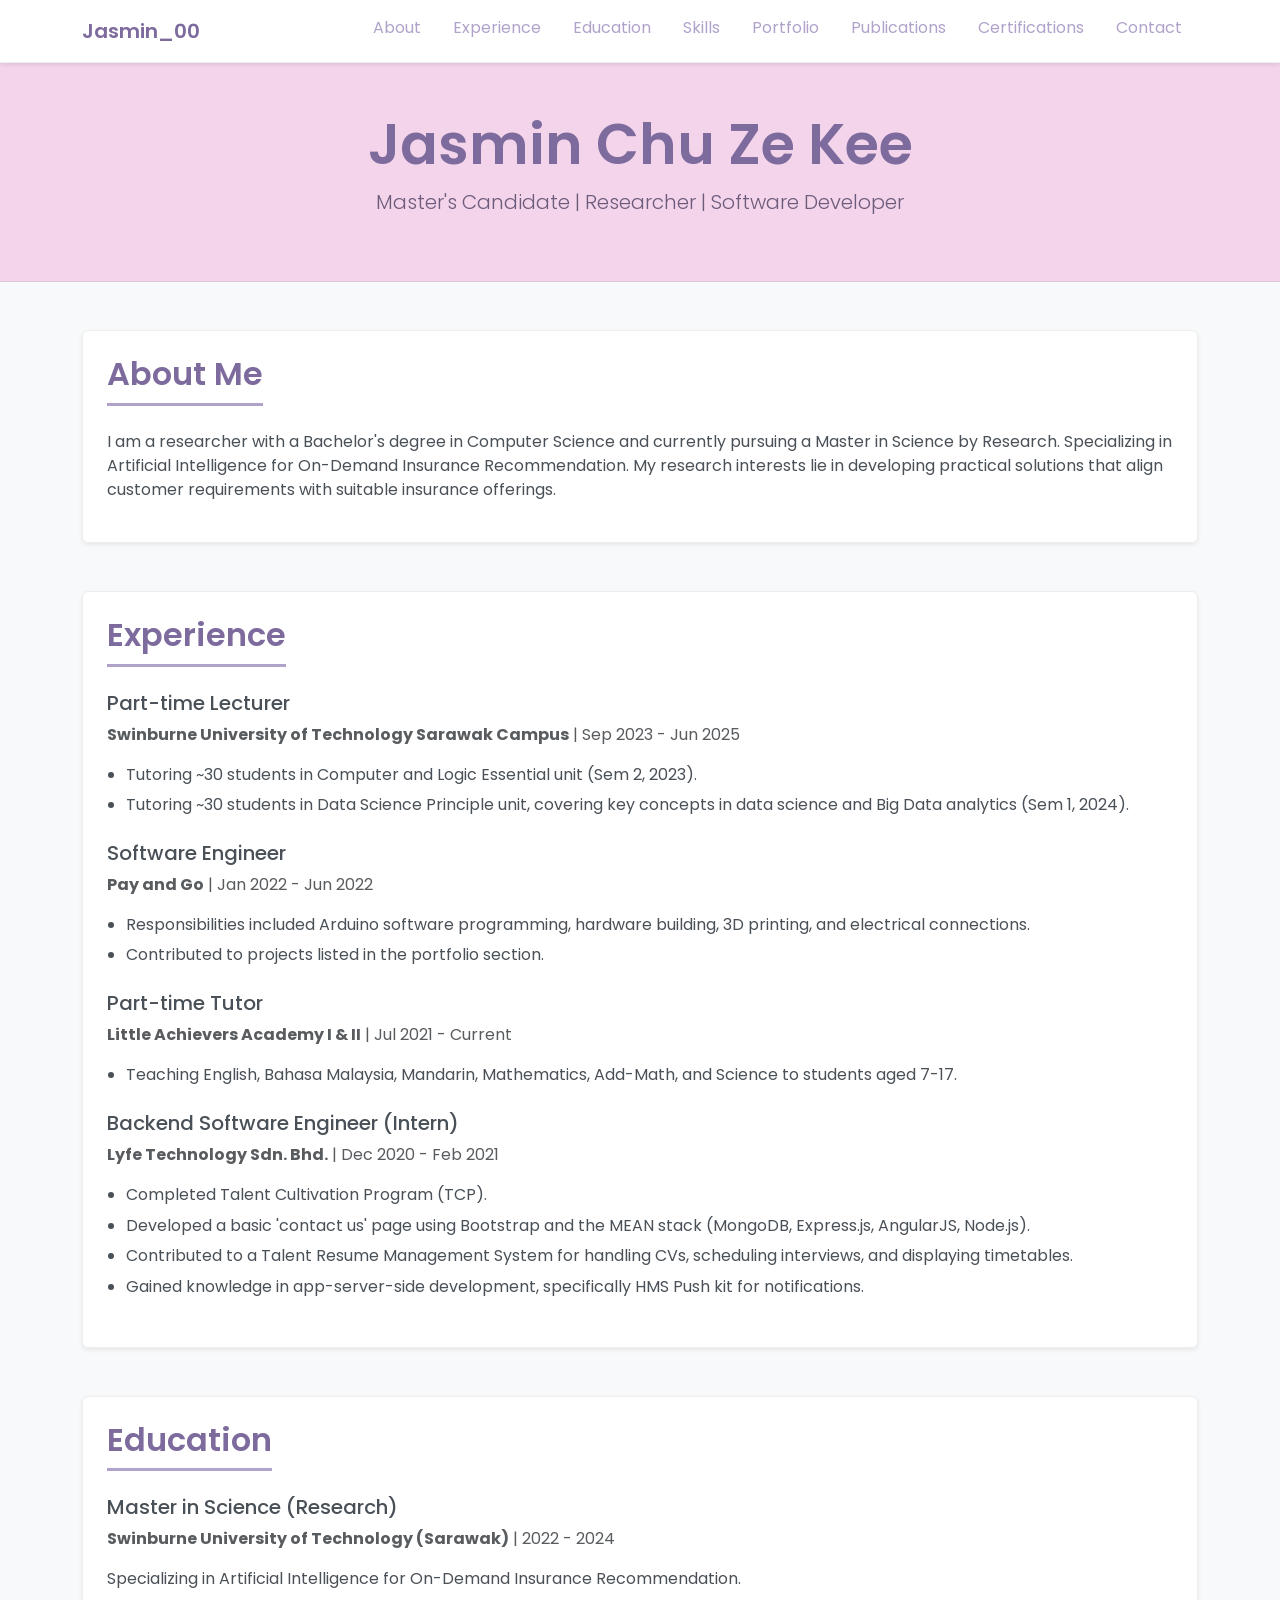
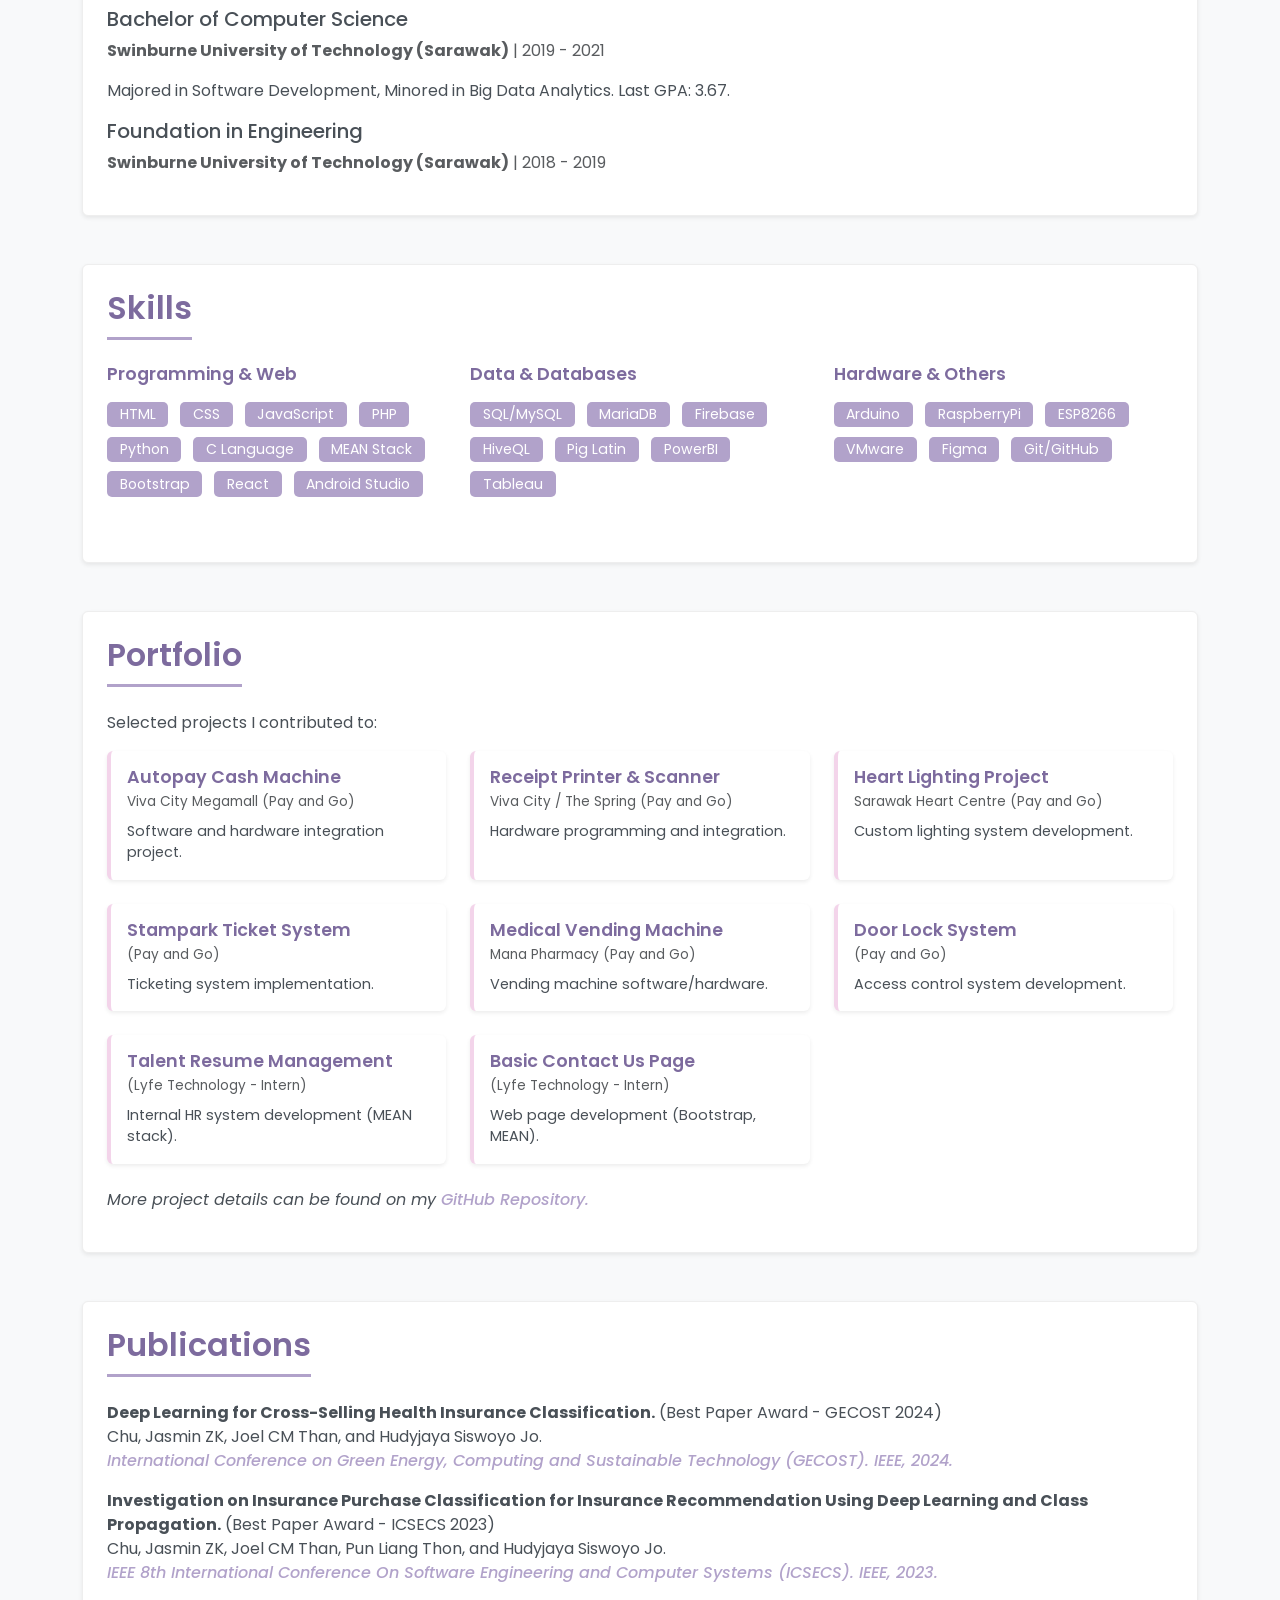
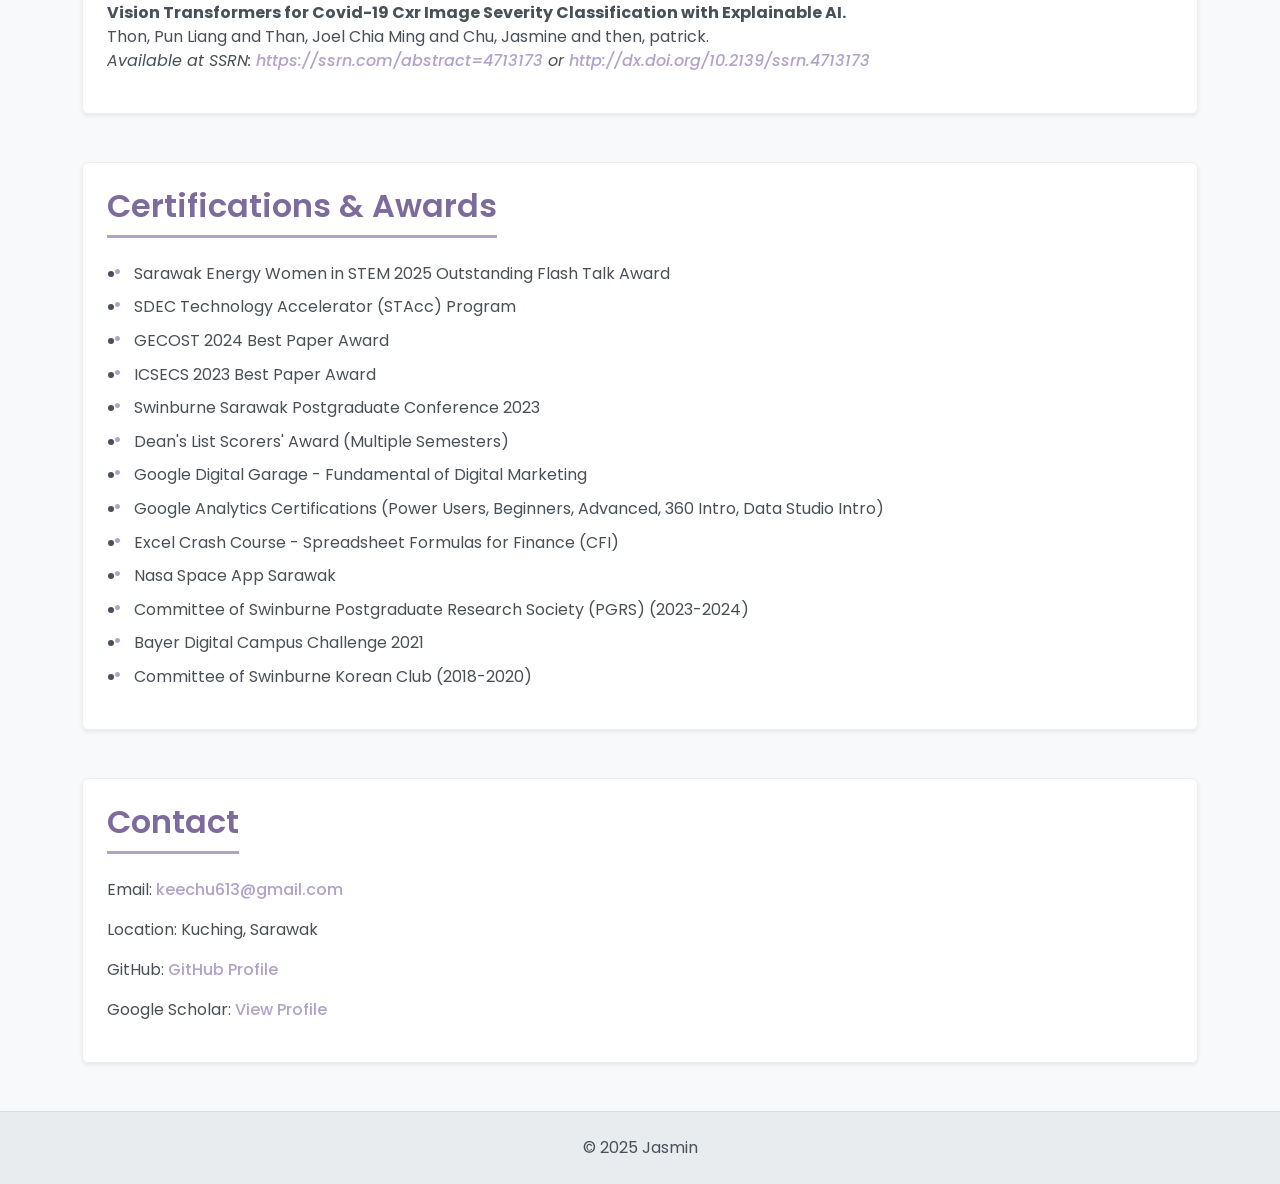
==== commit b84db5f5: "Update on the content" ====
--- a/profile.html
+++ b/profile.html
@@ -5,8 +5,7 @@
     <meta charset="UTF-8">
     <meta name="viewport" content="width=device-width, initial-scale=1.0">
     <title>Jasmin Chu Ze Kee - Resume & Portfolio</title>
-    <link href="https://cdn.jsdelivr.net/npm/bootstrap@5.3.3/dist/css/bootstrap.min.css" rel="stylesheet"
-        integrity="sha384-QWTKZyjpPEjISv5WaRU9OFeRpok6YctnYmDr5pNlyT2bRjXh0JMhjY6hW+ALEwIH" crossorigin="anonymous">
+    <link href="https://cdn.jsdelivr.net/npm/bootstrap@5.3.3/dist/css/bootstrap.min.css" rel="stylesheet" integrity="sha384-QWTKZyjpPEjISv5WaRU9OFeRpok6YctnYmDr5pNlyT2bRjXh0JMhjY6hW+ALEwIH" crossorigin="anonymous">
     <link rel="stylesheet" href="style.css">
     <link rel="preconnect" href="https://fonts.googleapis.com">
     <link rel="preconnect" href="https://fonts.gstatic.com" crossorigin>
@@ -18,8 +17,7 @@
     <nav class="navbar navbar-expand-lg navbar-light bg-light sticky-top shadow-sm">
         <div class="container">
             <a class="navbar-brand" href="#">Jasmin_00</a>
-            <button class="navbar-toggler" type="button" data-bs-toggle="collapse" data-bs-target="#navbarNav"
-                aria-controls="navbarNav" aria-expanded="false" aria-label="Toggle navigation">
+            <button class="navbar-toggler" type="button" data-bs-toggle="collapse" data-bs-target="#navbarNav" aria-controls="navbarNav" aria-expanded="false" aria-label="Toggle navigation">
                 <span class="navbar-toggler-icon"></span>
             </button>
             <div class="collapse navbar-collapse justify-content-end" id="navbarNav">
@@ -68,7 +66,7 @@
             </div>
             <div class="mb-4">
                 <h3 class="h5">Software Engineer</h3>
-                <p class="text-muted"><strong>Fame International Drone Services / FameTech Industry</strong> | Jan 2022
+                <p class="text-muted"><strong>Pay and Go</strong> | Jan 2022
                     - Jun 2022</p>
                 <ul>
                     <li>Responsibilities included Arduino software programming, hardware building, 3D printing, and
@@ -170,7 +168,7 @@
                     <div class="card h-100 portfolio-card shadow-sm">
                         <div class="card-body">
                             <h5 class="card-title">Autopay Cash Machine</h5>
-                            <p class="card-subtitle mb-2 text-muted">Viva City Megamall (FameTech)</p>
+                            <p class="card-subtitle mb-2 text-muted">Viva City Megamall (Pay and Go)</p>
                             <p class="card-text small">Software and hardware integration project.</p>
                         </div>
                     </div>
@@ -179,7 +177,7 @@
                     <div class="card h-100 portfolio-card shadow-sm">
                         <div class="card-body">
                             <h5 class="card-title">Receipt Printer & Scanner</h5>
-                            <p class="card-subtitle mb-2 text-muted">Viva City / The Spring (FameTech)</p>
+                            <p class="card-subtitle mb-2 text-muted">Viva City / The Spring (Pay and Go)</p>
                             <p class="card-text small">Hardware programming and integration.</p>
                         </div>
                     </div>
@@ -188,7 +186,7 @@
                     <div class="card h-100 portfolio-card shadow-sm">
                         <div class="card-body">
                             <h5 class="card-title">Heart Lighting Project</h5>
-                            <p class="card-subtitle mb-2 text-muted">Sarawak Heart Centre (FameTech)</p>
+                            <p class="card-subtitle mb-2 text-muted">Sarawak Heart Centre (Pay and Go)</p>
                             <p class="card-text small">Custom lighting system development.</p>
                         </div>
                     </div>
@@ -197,7 +195,7 @@
                     <div class="card h-100 portfolio-card shadow-sm">
                         <div class="card-body">
                             <h5 class="card-title">Stampark Ticket System</h5>
-                            <p class="card-subtitle mb-2 text-muted">(FameTech)</p>
+                            <p class="card-subtitle mb-2 text-muted">(Pay and Go)</p>
                             <p class="card-text small">Ticketing system implementation.</p>
                         </div>
                     </div>
@@ -206,7 +204,7 @@
                     <div class="card h-100 portfolio-card shadow-sm">
                         <div class="card-body">
                             <h5 class="card-title">Medical Vending Machine</h5>
-                            <p class="card-subtitle mb-2 text-muted">Mana Pharmacy (FameTech)</p>
+                            <p class="card-subtitle mb-2 text-muted">Mana Pharmacy (Pay and Go)</p>
                             <p class="card-text small">Vending machine software/hardware.</p>
                         </div>
                     </div>
@@ -215,7 +213,7 @@
                     <div class="card h-100 portfolio-card shadow-sm">
                         <div class="card-body">
                             <h5 class="card-title">Door Lock System</h5>
-                            <p class="card-subtitle mb-2 text-muted">(FameTech)</p>
+                            <p class="card-subtitle mb-2 text-muted">(Pay and Go)</p>
                             <p class="card-text small">Access control system development.</p>
                         </div>
                     </div>
@@ -300,8 +298,8 @@
             <p>Email: <a href="mailto:keechu613@gmail.com" class="link-style">keechu613@gmail.com</a></p>
             <p>Location: Kuching, Sarawak</p>
             <p>GitHub: <a href="https://github.com/JasminChu" target="_blank" class="link-style">GitHub Profile</a></p>
-            <p>Google Scholar: <a href="https://scholar.google.com/citations?user=7BexjzAAAAAJ&hl=en" target="_blank"
-                    class="link-style">View Profile</a></p>
+            <p>Google Scholar: <a href="https://scholar.google.com/citations?user=7BexjzAAAAAJ&hl=en" target="_blank" class="link-style">View Profile</a></p>
+            <!-- <p>Download CV: <a href="JasminCV.pdf" target="_blank" class="link-style">Download Here</a></p> -->
         </section>
 
     </main>
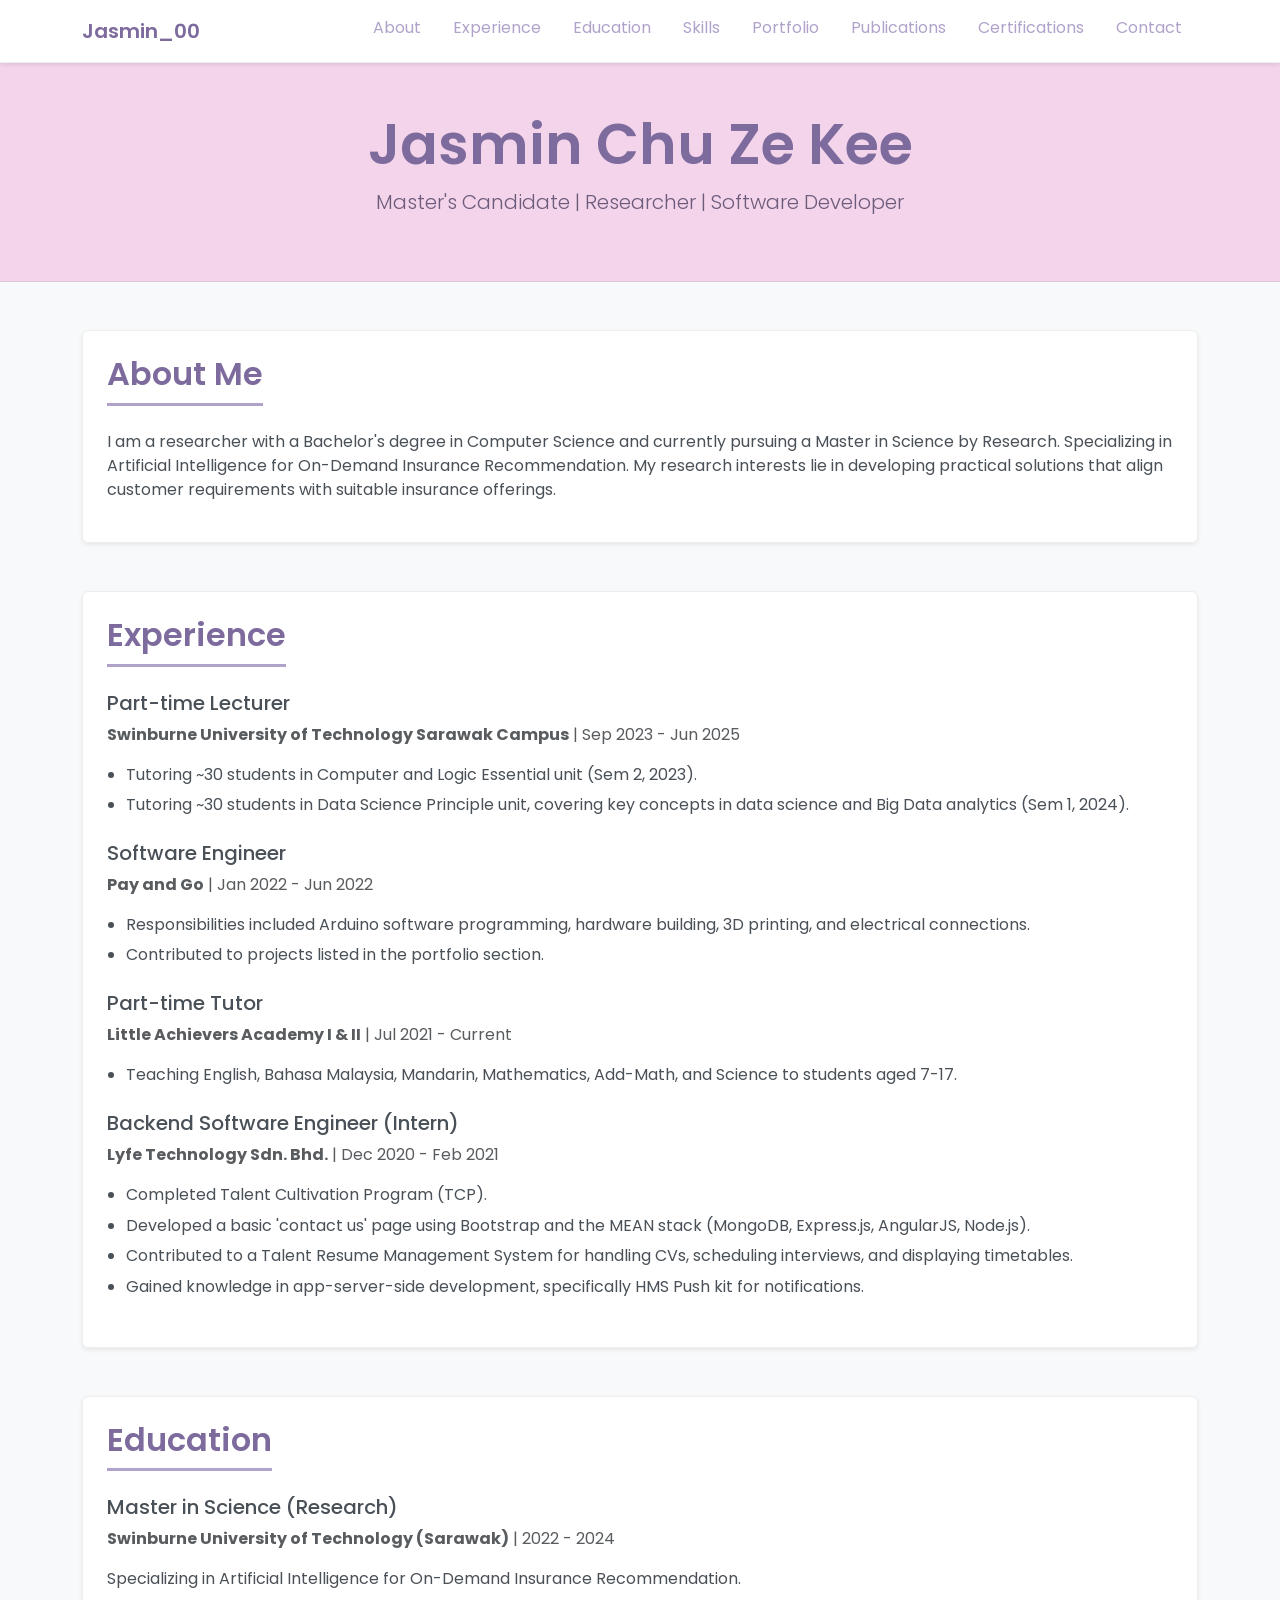
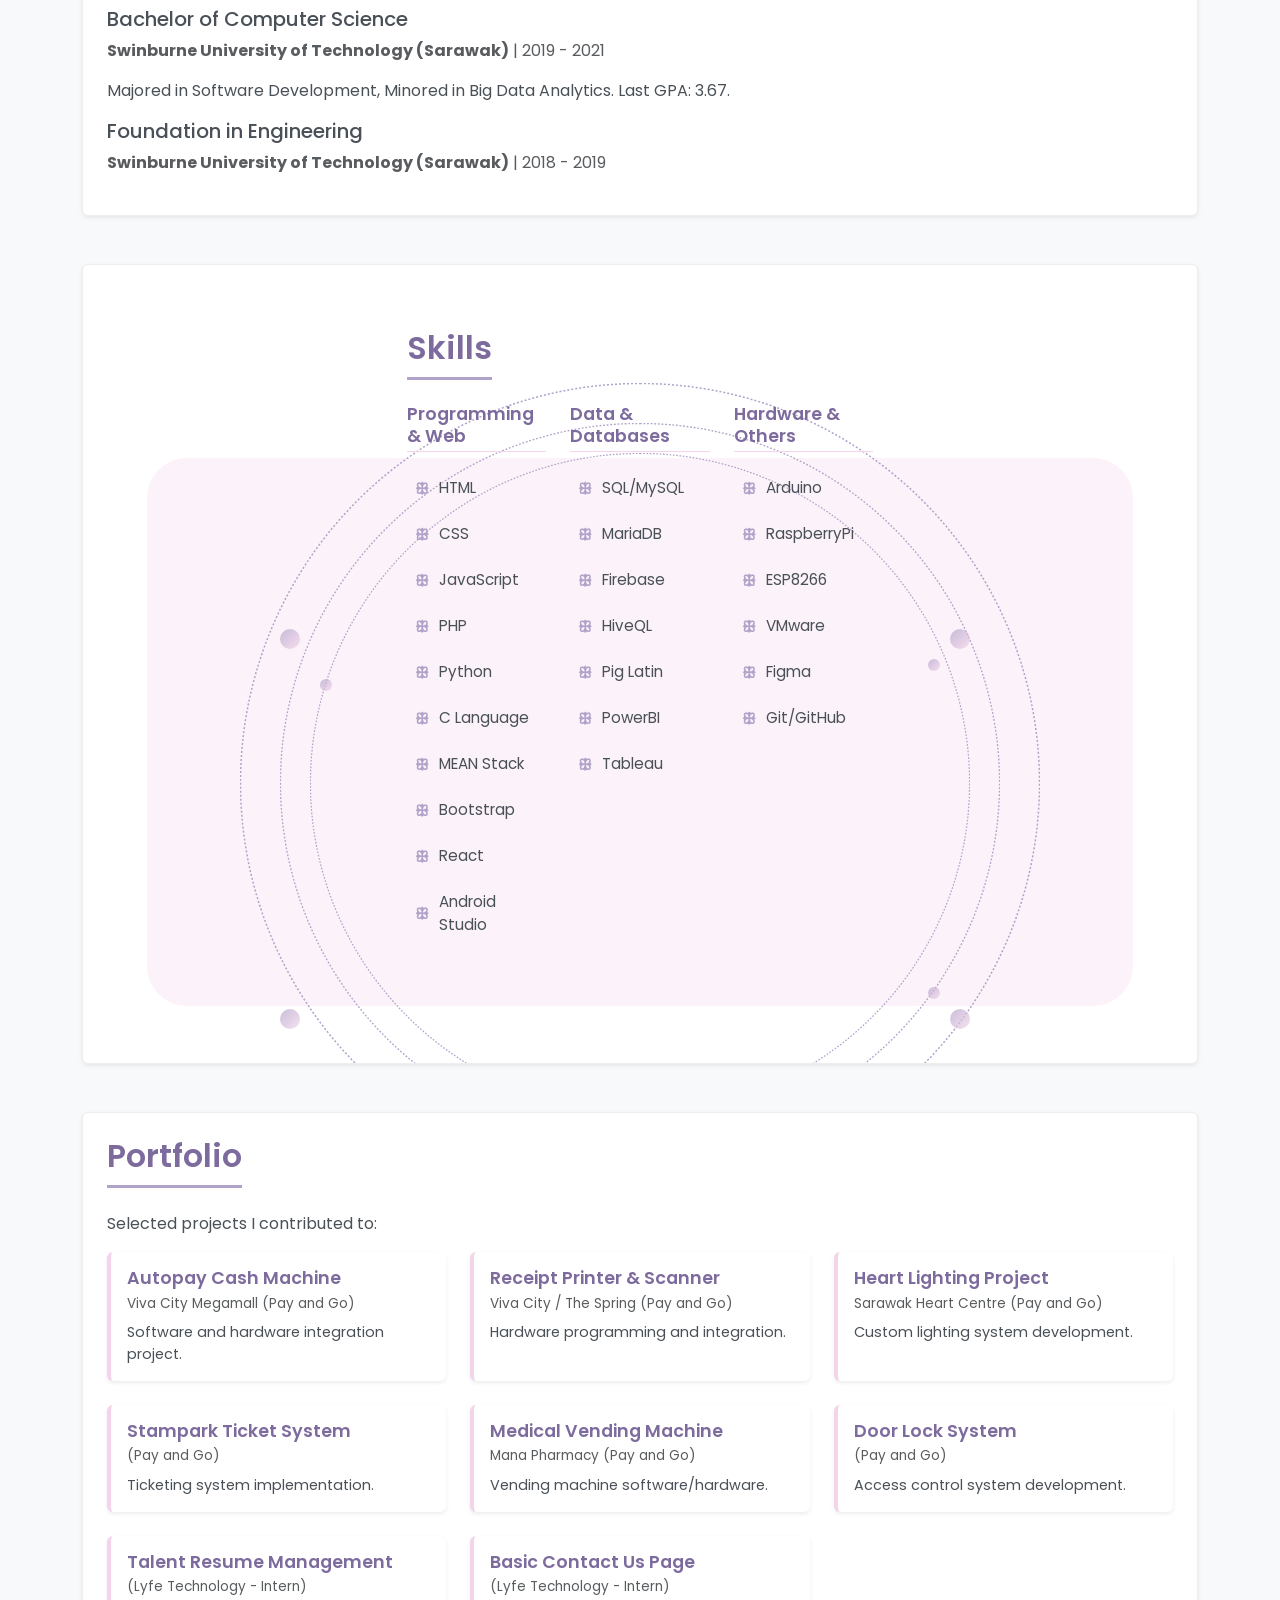
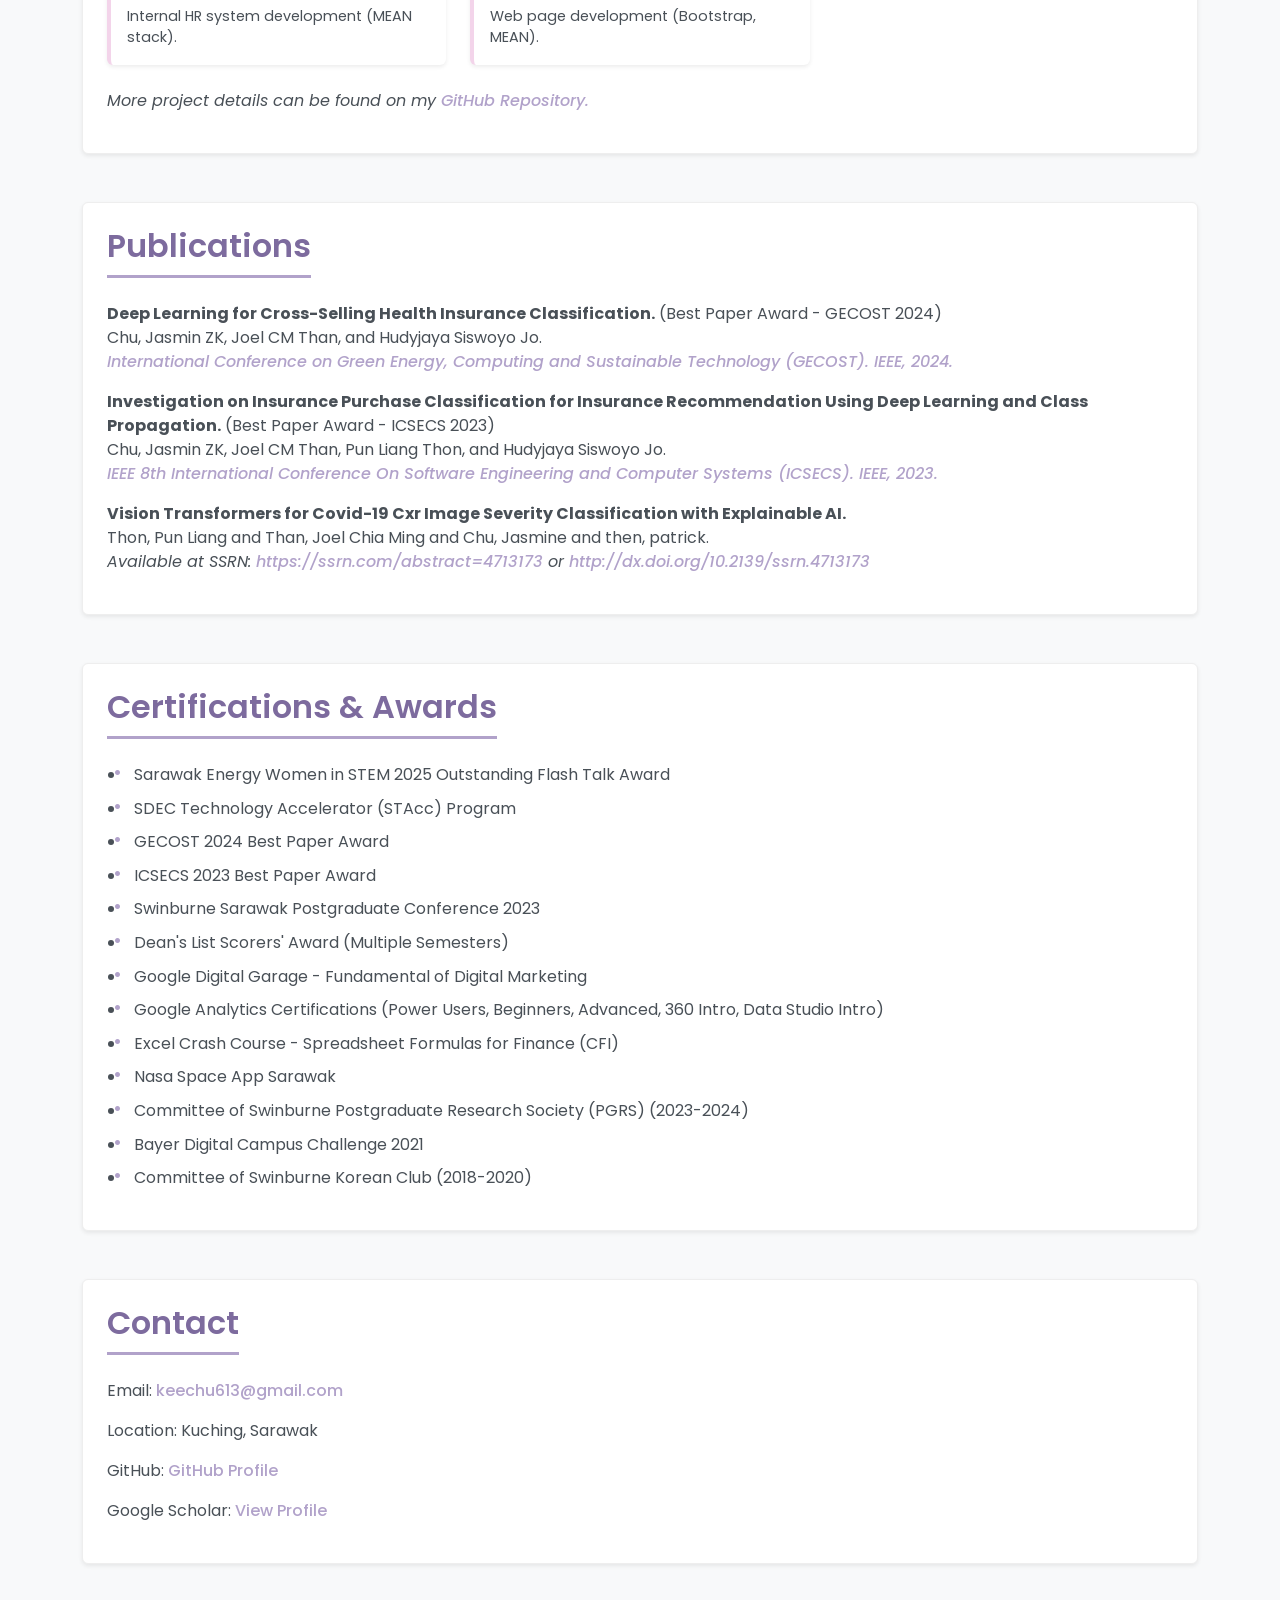
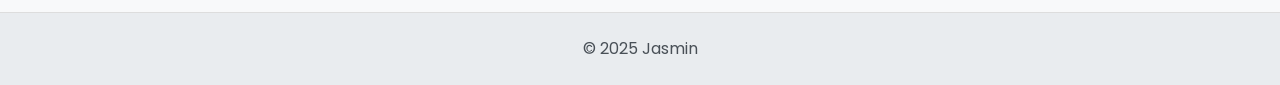
==== commit b5f0d0f6: "Edit Skills section change the html structure, add animation and edit css" ====
--- a/profile.html
+++ b/profile.html
@@ -5,7 +5,8 @@
     <meta charset="UTF-8">
     <meta name="viewport" content="width=device-width, initial-scale=1.0">
     <title>Jasmin Chu Ze Kee - Resume & Portfolio</title>
-    <link href="https://cdn.jsdelivr.net/npm/bootstrap@5.3.3/dist/css/bootstrap.min.css" rel="stylesheet" integrity="sha384-QWTKZyjpPEjISv5WaRU9OFeRpok6YctnYmDr5pNlyT2bRjXh0JMhjY6hW+ALEwIH" crossorigin="anonymous">
+    <link href="https://cdn.jsdelivr.net/npm/bootstrap@5.3.3/dist/css/bootstrap.min.css" rel="stylesheet"
+        integrity="sha384-QWTKZyjpPEjISv5WaRU9OFeRpok6YctnYmDr5pNlyT2bRjXh0JMhjY6hW+ALEwIH" crossorigin="anonymous">
     <link rel="stylesheet" href="style.css">
     <link rel="preconnect" href="https://fonts.googleapis.com">
     <link rel="preconnect" href="https://fonts.gstatic.com" crossorigin>
@@ -17,7 +18,8 @@
     <nav class="navbar navbar-expand-lg navbar-light bg-light sticky-top shadow-sm">
         <div class="container">
             <a class="navbar-brand" href="#">Jasmin_00</a>
-            <button class="navbar-toggler" type="button" data-bs-toggle="collapse" data-bs-target="#navbarNav" aria-controls="navbarNav" aria-expanded="false" aria-label="Toggle navigation">
+            <button class="navbar-toggler" type="button" data-bs-toggle="collapse" data-bs-target="#navbarNav"
+                aria-controls="navbarNav" aria-expanded="false" aria-label="Toggle navigation">
                 <span class="navbar-toggler-icon"></span>
             </button>
             <div class="collapse navbar-collapse justify-content-end" id="navbarNav">
@@ -116,48 +118,90 @@
         </section>
 
         <section id="skills" class="mb-5 p-4 rounded shadow-sm section-bg">
-            <h2 class="section-title mb-4">Skills</h2>
-            <div class="row">
-                <div class="col-md-4 mb-3">
-                    <h4 class="h6 accent-heading">Programming & Web</h4>
-                    <ul class="list-inline">
-                        <li class="list-inline-item badge skill-badge">HTML</li>
-                        <li class="list-inline-item badge skill-badge">CSS</li>
-                        <li class="list-inline-item badge skill-badge">JavaScript</li>
-                        <li class="list-inline-item badge skill-badge">PHP</li>
-                        <li class="list-inline-item badge skill-badge">Python</li>
-                        <li class="list-inline-item badge skill-badge">C Language</li>
-                        <li class="list-inline-item badge skill-badge">MEAN Stack</li>
-                        <li class="list-inline-item badge skill-badge">Bootstrap</li>
-                        <li class="list-inline-item badge skill-badge">React</li>
-                        <li class="list-inline-item badge skill-badge">Android Studio</li>
-                    </ul>
-                </div>
-                <div class="col-md-4 mb-3">
-                    <h4 class="h6 accent-heading">Data & Databases</h4>
-                    <ul class="list-inline">
-                        <li class="list-inline-item badge skill-badge">SQL/MySQL</li>
-                        <li class="list-inline-item badge skill-badge">MariaDB</li>
-                        <li class="list-inline-item badge skill-badge">Firebase</li>
-                        <li class="list-inline-item badge skill-badge">HiveQL</li>
-                        <li class="list-inline-item badge skill-badge">Pig Latin</li>
-                        <li class="list-inline-item badge skill-badge">PowerBI</li>
-                        <li class="list-inline-item badge skill-badge">Tableau</li>
-                    </ul>
-                </div>
-                <div class="col-md-4 mb-3">
-                    <h4 class="h6 accent-heading">Hardware & Others</h4>
-                    <ul class="list-inline">
-                        <li class="list-inline-item badge skill-badge">Arduino</li>
-                        <li class="list-inline-item badge skill-badge">RaspberryPi</li>
-                        <li class="list-inline-item badge skill-badge">ESP8266</li>
-                        <li class="list-inline-item badge skill-badge">VMware</li>
-                        <li class="list-inline-item badge skill-badge">Figma</li>
-                        <li class="list-inline-item badge skill-badge">Git/GitHub</li>
-                    </ul>
-                </div>
-            </div>
-        </section>
+            <div class="baby-resume-card-wrap">
+                <div class="wrap">
+                    <div class="baby-resume-card baby-resume-card-single">
+                        <div class="baby-resume-card-info center" data-align="center">
+                            <div class="baby-resume-card-info-position">
+                                <!-- Replace the src with your resume image -->
+                                <h2 class="section-title mb-4">Skills</h2>
+                                <div class="row g-4">
+                                    <div class="col-lg-4 col-md-6">
+                                        <h4 class="accent-heading mb-3">Programming & Web</h4>
+                                        <ul class="skill-list-styled list-unstyled">
+                                            <li>HTML</li>
+                                            <li>CSS</li>
+                                            <li>JavaScript</li>
+                                            <li>PHP</li>
+                                            <li>Python</li>
+                                            <li>C Language</li>
+                                            <li>MEAN Stack</li>
+                                            <li>Bootstrap</li>
+                                            <li>React</li>
+                                            <li>Android Studio</li>
+                                        </ul>
+                                    </div>
+
+                                    <div class="col-lg-4 col-md-6">
+                                        <h4 class="accent-heading mb-3">Data & Databases</h4>
+                                        <ul class="skill-list-styled list-unstyled">
+                                            <li>SQL/MySQL</li>
+                                            <li>MariaDB</li>
+                                            <li>Firebase</li>
+                                            <li>HiveQL</li>
+                                            <li>Pig Latin</li>
+                                            <li>PowerBI</li>
+                                            <li>Tableau</li>
+                                        </ul>
+                                    </div>
+
+                                    <div class="col-lg-4 col-md-12">
+                                        <h4 class="accent-heading mb-3">Hardware & Others</h4>
+                                        <ul class="skill-list-styled list-unstyled">
+                                            <li>Arduino</li>
+                                            <li>RaspberryPi</li>
+                                            <li>ESP8266</li>
+                                            <li>VMware</li>
+                                            <li>Figma</li>
+                                            <li>Git/GitHub</li>
+                                        </ul>
+                                    </div>
+                                </div>
+                            </div>
+                        </div>
+                    </div>
+                    <div class="animation-wrapper">
+                        <div class="baby-resume-card-animation">
+                            <svg width="800" height="800" class="first" viewBox="0 0 800 800" fill="none"
+                                xmlns="http://www.w3.org/2000/svg">
+                                <rect x="0.5" y="0.5" width="799" height="799" rx="399.5" stroke="#FACBB3"
+                                    stroke-dasharray="2 2" />
+                            </svg>
+                            <svg width="800" height="800" class="second" viewBox="0 0 800 800" fill="none"
+                                xmlns="http://www.w3.org/2000/svg">
+                                <rect x="0.5" y="0.5" width="799" height="799" rx="399.5" stroke="#FACBB3"
+                                    stroke-dasharray="2 2" />
+                            </svg>
+                            <svg width="800" height="800" class="third" viewBox="0 0 800 800" fill="none"
+                                xmlns="http://www.w3.org/2000/svg">
+                                <rect x="0.5" y="0.5" width="799" height="799" rx="399.5" stroke="#FACBB3"
+                                    stroke-dasharray="2 2" />
+                            </svg>
+                        </div>
+                        <div class="baby-resume-bubble-animation">
+                            <span class="big top-left"></span>
+                            <span class="small top-left-down"></span>
+                            <span class="big top-right"></span>
+                            <span class="small top-right-down"></span>
+                            <span class="big bottom-right"></span>
+                            <span class="small bottom-right-down"></span>
+                            <span class="big bottom-left"></span>
+                        </div>
+                    </div>
+                </div>
+            </div>
+        </section>
+
 
         <section id="portfolio" class="mb-5 p-4 rounded shadow-sm section-bg">
             <h2 class="section-title mb-4">Portfolio</h2>
@@ -298,7 +342,8 @@
             <p>Email: <a href="mailto:keechu613@gmail.com" class="link-style">keechu613@gmail.com</a></p>
             <p>Location: Kuching, Sarawak</p>
             <p>GitHub: <a href="https://github.com/JasminChu" target="_blank" class="link-style">GitHub Profile</a></p>
-            <p>Google Scholar: <a href="https://scholar.google.com/citations?user=7BexjzAAAAAJ&hl=en" target="_blank" class="link-style">View Profile</a></p>
+            <p>Google Scholar: <a href="https://scholar.google.com/citations?user=7BexjzAAAAAJ&hl=en" target="_blank"
+                    class="link-style">View Profile</a></p>
             <!-- <p>Download CV: <a href="JasminCV.pdf" target="_blank" class="link-style">Download Here</a></p> -->
         </section>
 
--- a/style.css
+++ b/style.css
@@ -1,25 +1,38 @@
 /* Google Font */
 body {
     font-family: 'Poppins', sans-serif;
-    background-color: #f8f9fa; /* Slightly adjusted light grey background like the GIF */
+    background-color: #f8f9fa;
+    /* Slightly adjusted light grey background like the GIF */
 }
 
 /* Color Variables - Using your established palette */
 :root {
-    --primary-color: #F3D4EA; /* Main soft pink/lavender - Used for subtle backgrounds/accents */
-    --secondary-color: #B1A2CA; /* Muted purple accent - Used for links, some borders, badges */
-    --text-color: #495057; /* Dark grey for text */
-    --heading-color: #7d6b9e; /* Darker purple for main headings and hover states */
-    --light-bg: #ffffff; /* White for section backgrounds (cards) */
-    --navbar-bg: #ffffff; /* White navbar */
-    --footer-bg: #e9ecef; /* Light grey footer */
+    --primary-color: #F3D4EA;
+    /* Main soft pink/lavender - Used for subtle backgrounds/accents */
+    --secondary-color: #B1A2CA;
+    /* Muted purple accent - Used for links, some borders, badges */
+    --text-color: #495057;
+    /* Dark grey for text */
+    --heading-color: #7d6b9e;
+    /* Darker purple for main headings and hover states */
+    --light-bg: #ffffff;
+    /* White for section backgrounds (cards) */
+    --navbar-bg: #ffffff;
+    /* White navbar */
+    --footer-bg: #e9ecef;
+    /* Light grey footer */
+    --bubble-gradient-start: var(--secondary-color);
+    --bubble-gradient-end: var(--primary-color);
+    --circle-stroke: var(--secondary-color);
 }
 
 /* Hero Section Styling - Using primary color */
 .hero-section {
     background-color: var(--primary-color);
-    color: var(--heading-color); /* Darker purple text on the light pink bg */
-    border-bottom: 1px solid #e0c8d8; /* Subtle border */
+    color: var(--heading-color);
+    /* Darker purple text on the light pink bg */
+    border-bottom: 1px solid #e0c8d8;
+    /* Subtle border */
 }
 
 .hero-section h1 {
@@ -28,13 +41,14 @@
 
 .hero-section .lead {
     font-weight: 300;
-     color: #6c5b7b;
+    color: #6c5b7b;
 }
 
 /* Navbar Styling */
 .navbar {
     background-color: var(--navbar-bg) !important;
-    border-bottom: 1px solid #eee; /* Subtle border like some elements in GIF */
+    border-bottom: 1px solid #eee;
+    /* Subtle border like some elements in GIF */
 }
 
 .navbar-brand {
@@ -43,7 +57,8 @@
 }
 
 .nav-link {
-    color: var(--secondary-color) !important; /* Use secondary color for nav links */
+    color: var(--secondary-color) !important;
+    /* Use secondary color for nav links */
     margin-left: 0.5rem;
     margin-right: 0.5rem;
     font-weight: 400;
@@ -53,55 +68,70 @@
 .nav-link:hover,
 .nav-link:focus,
 .nav-link.active {
-    color: var(--heading-color) !important; /* Darker purple on hover/active */
+    color: var(--heading-color) !important;
+    /* Darker purple on hover/active */
 }
 
 /* Section Styling - White cards with shadow like GIF */
 .section-bg {
     background-color: var(--light-bg);
-    border: 1px solid #eee; /* Add subtle border to sections */
+    border: 1px solid #eee;
+    /* Add subtle border to sections */
     /* box-shadow is already applied via Bootstrap class .shadow-sm */
 }
 
 .section-title {
-    color: var(--heading-color); /* Use darker purple for main section titles */
+    color: var(--heading-color);
+    /* Use darker purple for main section titles */
     font-weight: 600;
-    border-bottom: 3px solid var(--secondary-color); /* Use secondary color for border */
+    border-bottom: 3px solid var(--secondary-color);
+    /* Use secondary color for border */
     padding-bottom: 0.6rem;
     display: inline-block;
 }
 
 /* Accent Headings (e.g., Skills categories) */
 .accent-heading {
-    color: var(--heading-color); /* Use darker purple for emphasis */
+    color: var(--heading-color);
+    /* Use darker purple for emphasis */
     font-weight: 600;
-    font-size: 1.1rem; /* Slightly larger */
+    font-size: 1.1rem;
+    /* Slightly larger */
     margin-bottom: 1rem;
 }
 
 /* Skills Badges - Use secondary color like GIF's pink/coral accent */
 .skill-badge {
-    background-color: var(--secondary-color); /* Use secondary color for background */
-    color: var(--light-bg); /* White text for contrast */
+    background-color: var(--secondary-color);
+    /* Use secondary color for background */
+    color: var(--light-bg);
+    /* White text for contrast */
     padding: 0.4em 0.9em;
     font-size: 0.88rem;
     font-weight: 400;
-    margin-bottom: 0.6rem; /* Spacing */
-    border-radius: 5px; /* Slightly less rounded */
-    border: none; /* Remove previous border */
-    display: inline-block; /* Ensure proper spacing */
+    margin-bottom: 0.6rem;
+    /* Spacing */
+    border-radius: 5px;
+    /* Slightly less rounded */
+    border: none;
+    /* Remove previous border */
+    display: inline-block;
+    /* Ensure proper spacing */
 }
 
 /* Link Styling */
 .link-style {
-    color: var(--secondary-color); /* Use secondary color for links */
-    font-weight: 500; /* Slightly bolder */
+    color: var(--secondary-color);
+    /* Use secondary color for links */
+    font-weight: 500;
+    /* Slightly bolder */
     text-decoration: none;
     transition: color 0.3s ease;
 }
 
 .link-style:hover {
-    color: var(--heading-color); /* Darker purple on hover */
+    color: var(--heading-color);
+    /* Darker purple on hover */
     text-decoration: underline;
 }
 
@@ -113,51 +143,70 @@
 }
 
 /* General Text Color */
-body, p, li {
+body,
+p,
+li {
     color: var(--text-color);
 }
 
-h3, h4, h5, h6 {
-     color: #6c5b7b;
+h3,
+h4,
+h5,
+h6 {
+    color: #6c5b7b;
 }
 
 /* List styling */
 ul {
     padding-left: 1.2rem;
 }
+
 li {
-    margin-bottom: 0.4rem; /* Slightly increased spacing */
-}
+    margin-bottom: 0.4rem;
+    /* Slightly increased spacing */
+}
+
 .list-styled li {
     margin-bottom: 0.6rem;
     padding-left: 0.5rem;
     position: relative;
 }
+
 .list-styled li::before {
-    content: '•'; /* Standard bullet */
-    color: var(--secondary-color); /* Use secondary color */
+    content: '•';
+    /* Standard bullet */
+    color: var(--secondary-color);
+    /* Use secondary color */
     position: absolute;
     left: -0.8rem;
-    font-size: 1.2em; /* Make bullet more visible */
+    font-size: 1.2em;
+    /* Make bullet more visible */
     line-height: 1;
 }
 
 /* Portfolio Section Specific Styles */
 .portfolio-card {
-    border: none; /* Remove default card border */
-    border-left: 4px solid var(--primary-color); /* Use primary color as left accent border */
+    border: none;
+    /* Remove default card border */
+    border-left: 4px solid var(--primary-color);
+    /* Use primary color as left accent border */
     transition: transform 0.2s ease-in-out, box-shadow 0.2s ease-in-out;
-    background-color: var(--light-bg); /* Ensure white background */
+    background-color: var(--light-bg);
+    /* Ensure white background */
 }
 
 .portfolio-card:hover {
-    transform: translateY(-5px); /* Slight lift effect on hover */
-    box-shadow: 0 4px 12px rgba(0, 0, 0, 0.1); /* Enhance shadow on hover */
-    border-left-color: var(--secondary-color); /* Change accent border color on hover */
+    transform: translateY(-5px);
+    /* Slight lift effect on hover */
+    box-shadow: 0 4px 12px rgba(0, 0, 0, 0.1);
+    /* Enhance shadow on hover */
+    border-left-color: var(--secondary-color);
+    /* Change accent border color on hover */
 }
 
 .portfolio-card .card-title {
-    color: var(--heading-color); /* Use heading color for titles */
+    color: var(--heading-color);
+    /* Use heading color for titles */
     font-weight: 600;
     font-size: 1.1rem;
     margin-bottom: 0.5rem;
@@ -165,16 +214,474 @@
 
 .portfolio-card .card-subtitle {
     font-size: 0.85rem;
-    color: #6c757d; /* Standard muted text color */
+    color: #6c757d;
+    /* Standard muted text color */
 }
 
 .portfolio-card .card-text {
     font-size: 0.9rem;
-    color: var(--text-color); /* Standard text color */
+    color: var(--text-color);
+    /* Standard text color */
 }
 
 /* Ensure consistent spacing in grid */
 .g-4 {
     --bs-gutter-x: 1.5rem;
     --bs-gutter-y: 1.5rem;
-}+}
+
+/* Skills Section Specific Styles - Styled List Approach */
+
+/* Ensure category headings are styled */
+.accent-heading {
+    color: var(--heading-color);
+    /* Use darker purple for emphasis */
+    font-weight: 600;
+    font-size: 1.1rem;
+    margin-bottom: 1rem;
+    padding-bottom: 0.25rem;
+    border-bottom: 1px solid var(--primary-color);
+    /* Subtle underline */
+    display: inline-block;
+}
+
+/* Styling for the skill list */
+.skill-list-styled {
+    padding-left: 0;
+    /* Remove default ul padding */
+    margin-bottom: 0;
+}
+
+.skill-list-styled li {
+    color: var(--text-color);
+    padding: 0.6rem 0.5rem 0.6rem 2rem;
+    /* Top/bottom, right, left padding */
+    margin-bottom: 0.25rem;
+    position: relative;
+    /* Needed for the ::before pseudo-element */
+    /* border-top: 1px solid #fdfaff; Very light top border */
+    /* border-bottom: 1px solid #f0eaf5; Light bottom border using primary color tones */
+    transition: background-color 0.2s ease-in-out, color 0.2s ease-in-out;
+    font-size: 0.95rem;
+    font-weight: 400;
+    /* Adjust font weight */
+}
+
+/* Add a custom marker using the secondary color */
+.skill-list-styled li::before {
+    content: 'ꕥ';
+    /* Checkmark symbol */
+    position: absolute;
+    left: 0.5rem;
+    /* Position marker */
+    top: 50%;
+    transform: translateY(-50%);
+    /* Center marker vertically */
+    color: var(--secondary-color);
+    /* Use secondary color */
+    font-weight: bold;
+    font-size: 1em;
+    line-height: 1;
+}
+
+/* .skill-list-styled li:first-child {
+     border-top: 1px solid #f0eaf5; Match bottom border for the first item
+} */
+
+.skill-list-styled li:hover {
+    background-color: var(--primary-color);
+    /* Use primary color as hover background */
+    color: var(--heading-color);
+    /* Darker text on hover */
+    cursor: default;
+}
+
+/* Adjust grid columns for skills section if needed */
+#skills .col-lg-4 {
+    margin-bottom: 1.5rem;
+    /* Ensure consistent spacing */
+}
+
+/* Baby Resume Card Styles */
+.baby-resume-card-wrap {
+    margin-top: 40px;
+    padding-bottom: 32px;
+    position: relative;
+    min-height: 500px;
+    /* Add minimum height to contain animations */
+}
+
+.baby-resume-card-wrap::after {
+    content: "";
+    background: var(--primary-color);
+    opacity: 0.3;
+    border-radius: 40px;
+    bottom: 0;
+    left: 40px;
+    position: absolute;
+    right: 40px;
+    top: 19%;
+}
+
+.baby-resume-card-wrap .wrap {
+    position: relative;
+    z-index: 2;
+}
+
+.baby-resume-card {
+    align-items: center;
+    display: flex;
+    flex-wrap: wrap;
+    justify-content: center;
+    gap: 60px;
+    position: relative;
+    z-index: 2;
+}
+
+.baby-resume-card-info {
+    width: 240px;
+}
+
+.baby-resume-card-info.center {
+    order: 2;
+    position: relative;
+    width: calc(100% - 600px);
+}
+
+.baby-resume-card-info-position {
+    border-radius: 16px;
+    position: relative;
+    z-index: 1;
+    overflow: hidden;
+}
+
+.baby-resume-card-info img {
+    border-radius: 8px;
+    box-shadow: 0px 1px 4px rgba(0, 0, 0, .1), 0px 1px 2px rgba(0, 0, 0, .06);
+    max-width: 100%;
+    display: block;
+}
+
+/* Animation Container Styles */
+.baby-resume-card-animation {
+    left: 50%;
+    transform: translateX(-50%);
+    position: absolute;
+    width: 800px;
+    z-index: 0;
+    top: 54px;
+    pointer-events: none;
+}
+
+.baby-resume-card-animation svg {
+    position: absolute;
+}
+
+.baby-resume-card-animation svg rect {
+    stroke: var(--secondary-color);
+    stroke-width: 1.5px;
+    /* Make circles more visible */
+}
+
+.baby-resume-card-animation svg.first {
+    animation: scaleOpacity 6s infinite, scaleCircle 6s infinite;
+    height: 800px;
+    right: 0;
+    top: 0;
+    width: 800px;
+}
+
+.baby-resume-card-animation svg.second {
+    animation: scaleCircleMore 6s infinite;
+    height: 720px;
+    right: 40px;
+    top: 40px;
+    width: 720px;
+}
+
+.baby-resume-card-animation svg.third {
+    animation: scaleCircleMore 6s infinite;
+    height: 660px;
+    right: 70px;
+    top: 70px;
+    width: 660px;
+}
+
+/* Bubble Animation Styles */
+.baby-resume-bubble-animation {
+    height: 800px;
+    left: 50%;
+    transform: translateX(-50%);
+    /* Center horizontally */
+    position: absolute;
+    width: 800px;
+    z-index: 1;
+    top: 100px;
+    /* Adjust this value to position bubbles correctly */
+    pointer-events: none;
+}
+
+.baby-resume-bubble-animation span {
+    background: linear-gradient(135deg, var(--secondary-color) 0%, var(--primary-color) 100%);
+    border-radius: 50%;
+    display: block;
+    /* Change from inline-block to block */
+    position: absolute;
+    opacity: 0.7;
+    /* Make bubbles more visible */
+}
+
+.baby-resume-bubble-animation span.big {
+    height: 20px;
+    /* Increased from 14px */
+    width: 20px;
+}
+
+.baby-resume-bubble-animation span.small {
+    height: 12px;
+    /* Increased from 8px */
+    width: 12px;
+}
+
+/* Bubble Positions with Animations */
+.baby-resume-bubble-animation span.top-left {
+    animation: moveLeft 6s infinite;
+    left: 40px;
+    top: 200px;
+}
+
+.baby-resume-bubble-animation span.top-left-down {
+    animation: moveLeft 6s infinite;
+    left: 80px;
+    top: 250px;
+}
+
+.baby-resume-bubble-animation span.top-right {
+    animation: moveRight 6s infinite;
+    right: 70px;
+    top: 200px;
+}
+
+.baby-resume-bubble-animation span.top-right-down {
+    animation: moveRight 6s infinite;
+    right: 100px;
+    top: 230px;
+}
+
+.baby-resume-bubble-animation span.bottom-right {
+    animation: moveRightDown 6s infinite;
+    right: 70px;
+    bottom: 200px;
+}
+
+.baby-resume-bubble-animation span.bottom-right-down {
+    animation: moveRightDown 6s infinite;
+    right: 100px;
+    bottom: 230px;
+}
+
+.baby-resume-bubble-animation span.bottom-left {
+    animation: moveLeftDown 6s infinite;
+    left: 40px;
+    bottom: 200px;
+}
+
+/* Animation Keyframes */
+@keyframes moveLeft {
+    50% {
+        transform: translate(-70px, 0);
+    }
+}
+
+@keyframes moveRight {
+    50% {
+        transform: translate(70px, 0);
+    }
+}
+
+@keyframes moveLeftDown {
+    50% {
+        transform: translate(-70px, 40px);
+    }
+}
+
+@keyframes moveRightDown {
+    50% {
+        transform: translate(70px, 40px);
+    }
+}
+
+@keyframes scaleCircleMore {
+    50% {
+        transform: scale(1.28);
+    }
+}
+
+@keyframes scaleOpacity {
+    50% {
+        opacity: 0.5;
+    }
+}
+
+@keyframes scaleCircle {
+    50% {
+        transform: scale(1.1);
+    }
+}
+
+/* Responsive Styles */
+@media (max-width: 1240px) {
+    .baby-resume-card-wrap::after {
+        left: 50px;
+        right: 50px;
+    }
+
+    .baby-resume-card {
+        gap: 52px;
+    }
+
+    .baby-resume-card-info.center {
+        width: calc(100% - 100px);
+    }
+
+    .baby-resume-card-animation,
+    .baby-resume-bubble-animation {
+        transform: scale(0.8);
+    }
+}
+
+@media (max-width: 976px) {
+    .baby-resume-card {
+        gap: 40px;
+    }
+
+    .baby-resume-card-wrap::after {
+        left: 500px;
+        right: 500px;
+    }
+
+    .baby-resume-card-info.center {
+        width: calc(100% - 380px);
+    }
+
+    .baby-resume-card-animation,
+    .baby-resume-bubble-animation {
+        transform: scale(0.6);
+    }
+}
+
+@media (max-width: 768px) {
+    .baby-resume-card {
+        justify-content: center;
+        margin: 0 auto;
+        max-width: 480px;
+    }
+
+    .baby-resume-card-info.center {
+        order: 1;
+        width: 100%;
+    }
+
+    .baby-resume-card-animation,
+    .baby-resume-bubble-animation {
+        transform: translateX(-50%) scale(0.7);
+    }
+}
+
+@media (max-width: 560px) {
+    .baby-resume-card-wrap {
+        margin-top: 28px;
+        padding-bottom: 28px;
+    }
+
+    .baby-resume-card-wrap::after {
+        border-radius: 0;
+        left: 500px;
+        right: 500px;
+    }
+
+    .baby-resume-card {
+        gap: 20px;
+        margin: 0 20px;
+    }
+
+    .baby-resume-card-animation,
+    .baby-resume-bubble-animation {
+        transform: translateX(-50%) scale(0.5);
+    }
+}
+
+/* Add position relative to skills section to contain the animations */
+#skills {
+    position: relative;
+    overflow: hidden;
+    min-height: 800px;
+}
+
+/* Add this to ensure the portfolio section stays above any overflow */
+#portfolio {
+    position: relative;
+    z-index: 2;
+    background-color: var(--light-bg);
+    /* This ensures full opacity background */
+}
+
+/* Add these new styles */
+.animation-wrapper {
+    position: absolute;
+    top: 0;
+    left: 0;
+    width: 100%;
+    height: 100%;
+    display: flex;
+    justify-content: center;
+    align-items: center;
+}
+
+.baby-resume-card-animation {
+    position: absolute;
+    width: 800px;
+    height: 800px;
+}
+
+.baby-resume-bubble-animation {
+    position: absolute;
+    width: 800px;
+    height: 800px;
+    z-index: 1;
+}
+
+/* Ensure the skills content stays on top */
+.section-title,
+.accent-heading,
+.skill-list-styled {
+    position: relative;
+    z-index: 2;
+}
+
+/* Make the background circles more visible */
+.baby-resume-card-animation svg rect {
+    stroke: var(--secondary-color);
+    stroke-width: 1.5px;
+}
+/* Responsive adjustments */
+@media (max-width: 992px) {
+    .baby-resume-card-animation,
+    .baby-resume-bubble-animation {
+        transform: scale(0.8);
+    }
+}
+
+@media (max-width: 768px) {
+    .baby-resume-card-animation,
+    .baby-resume-bubble-animation {
+        transform: scale(0.6);
+    }
+}
+
+@media (max-width: 576px) {
+    .baby-resume-card-animation,
+    .baby-resume-bubble-animation {
+        transform: scale(0.4);
+    }
+}
